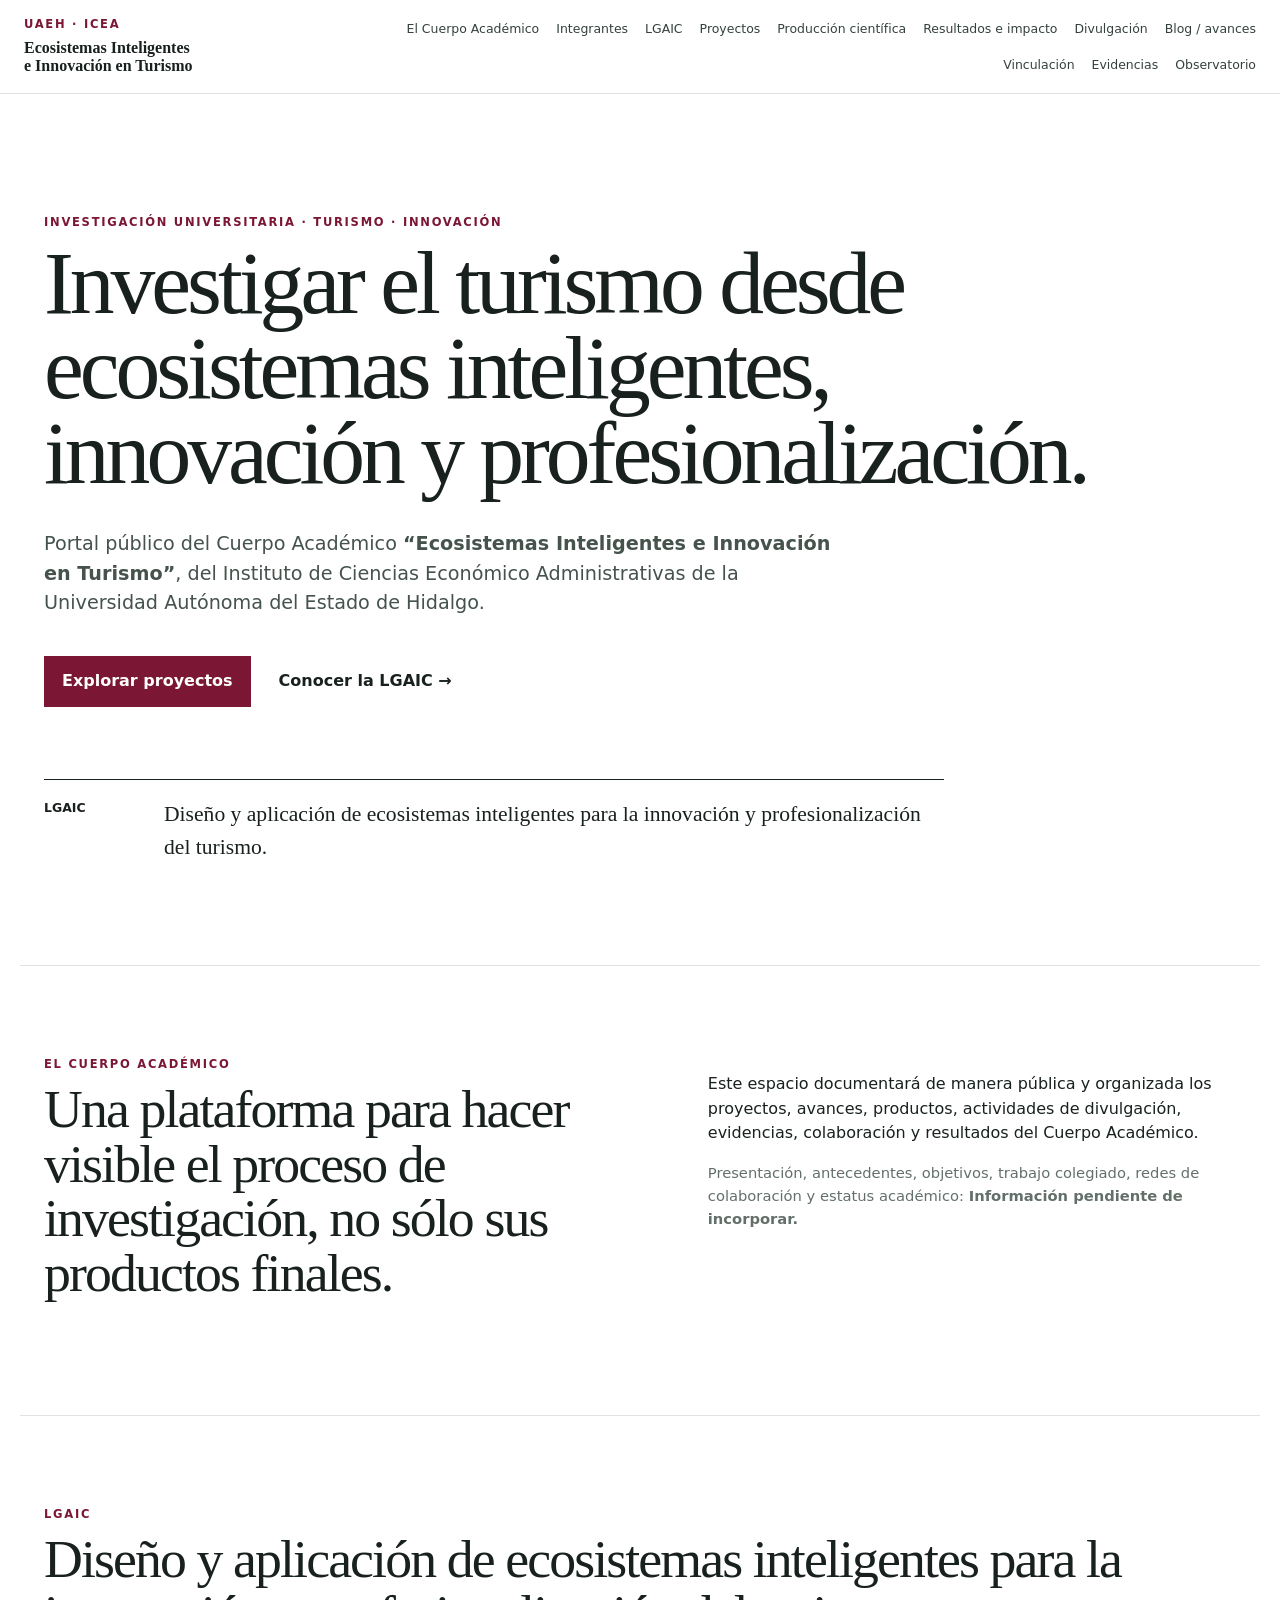
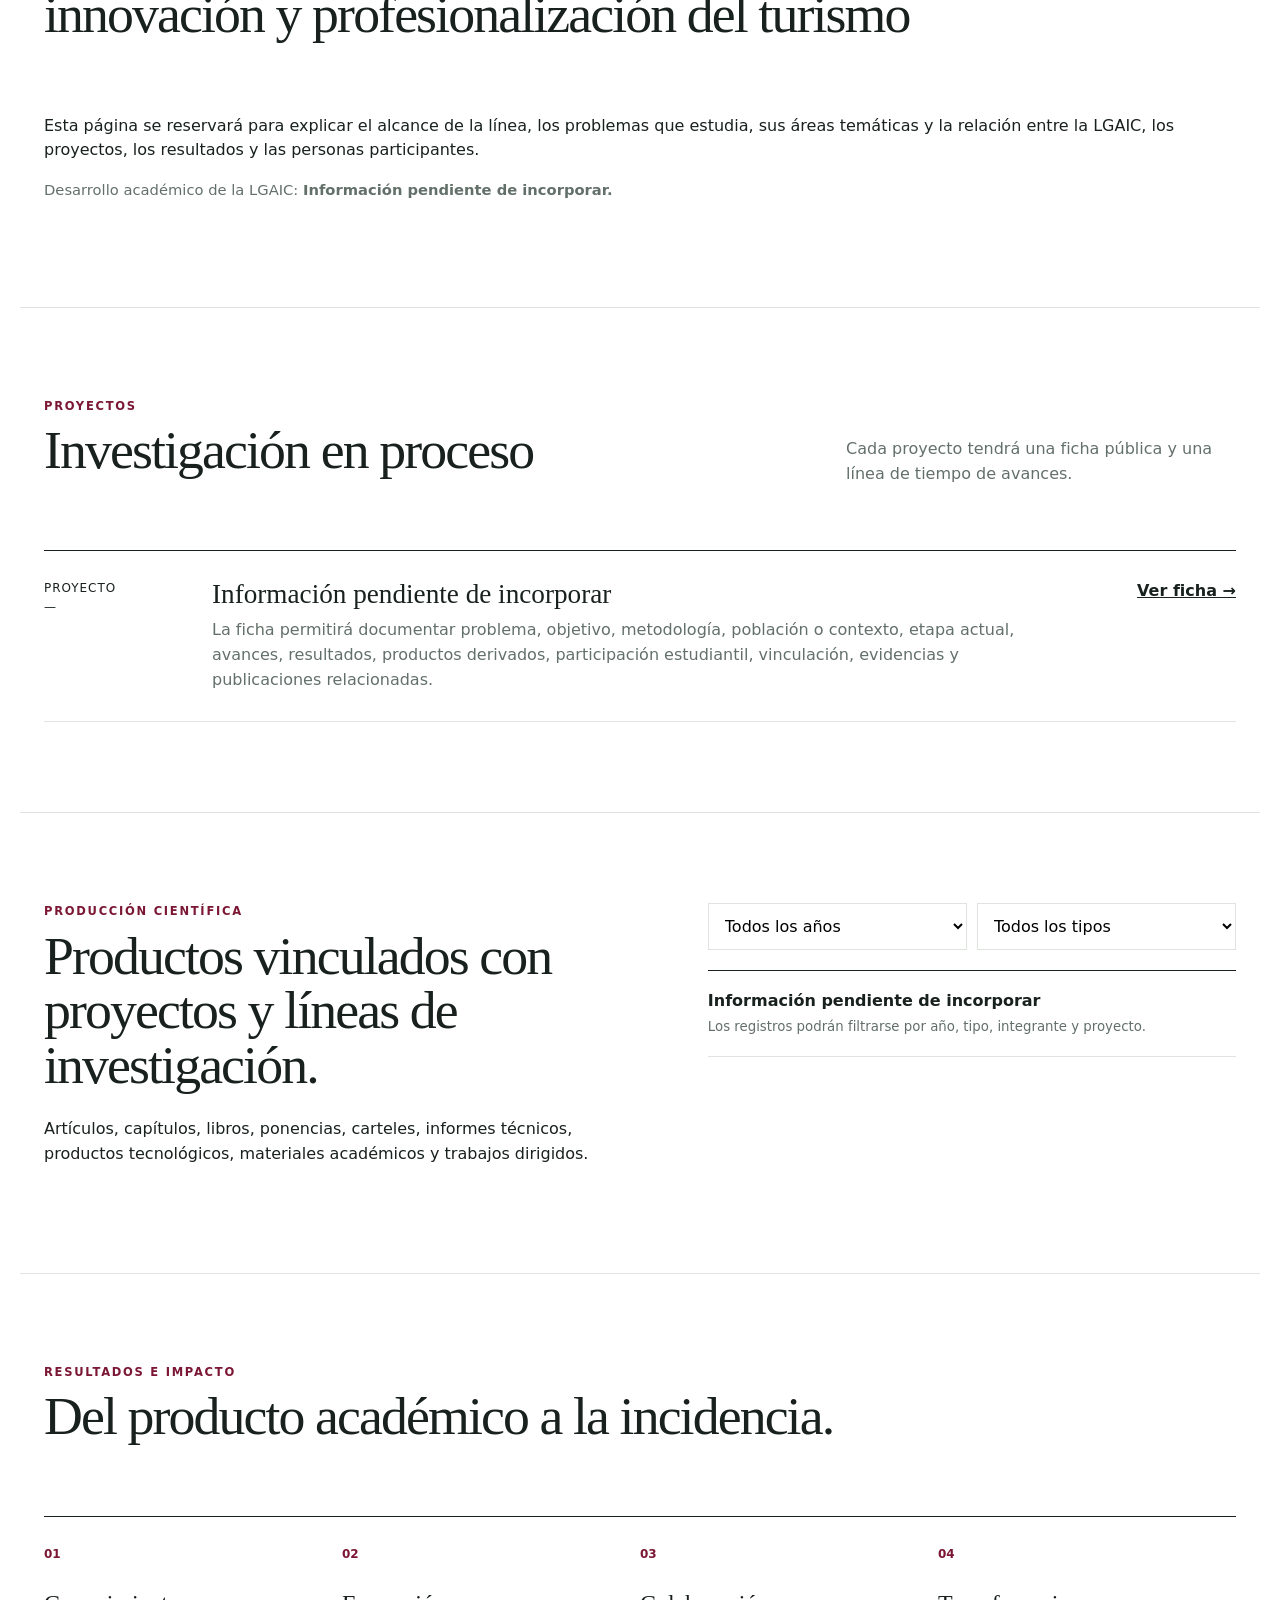
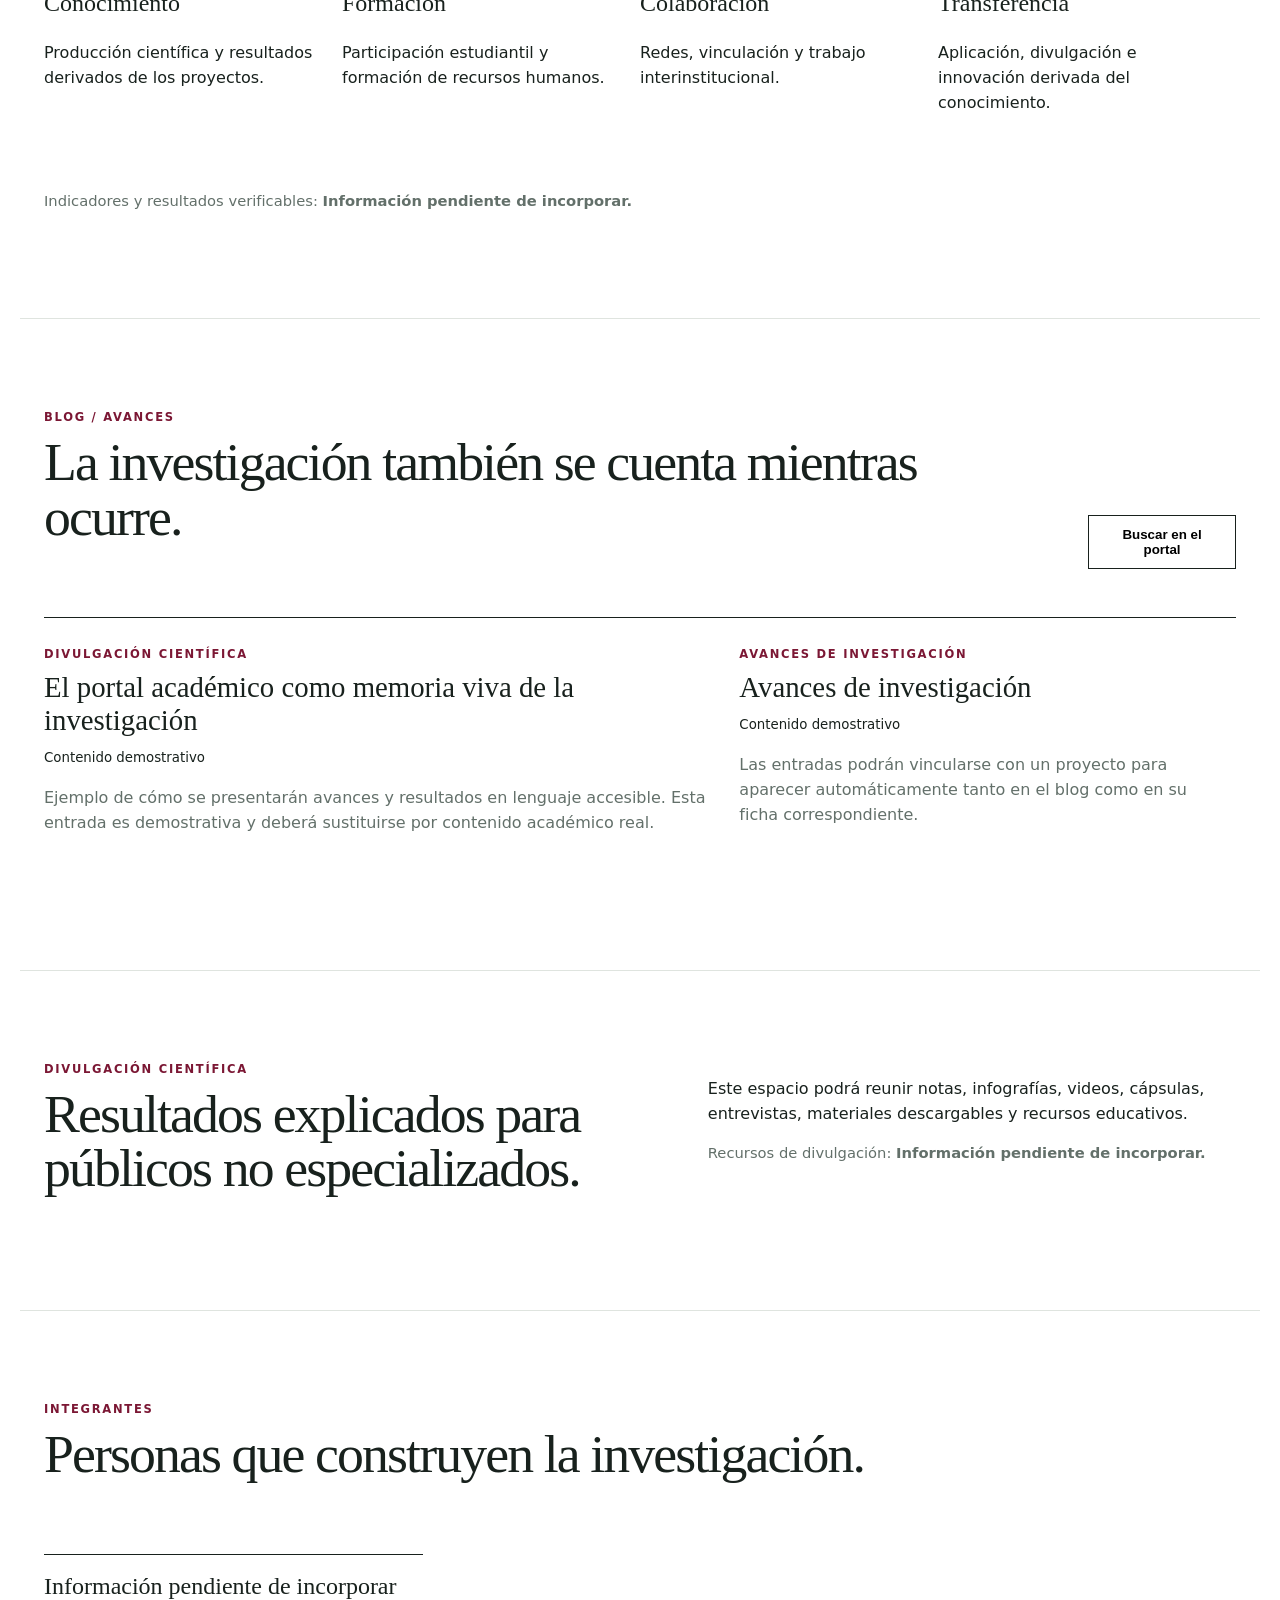
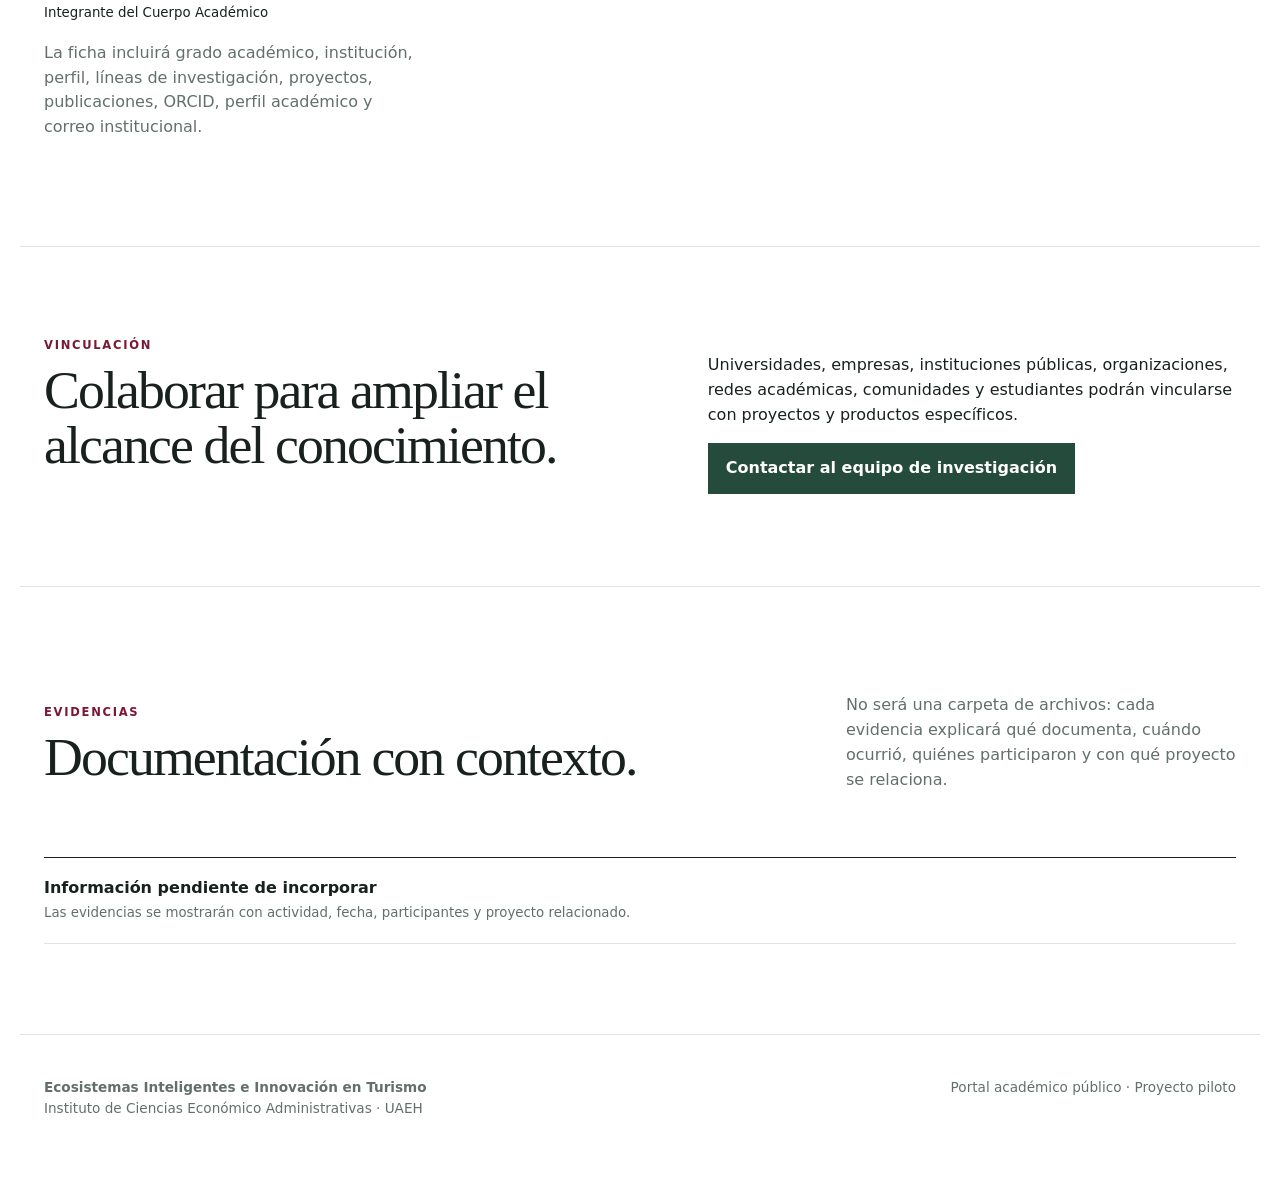
==== index.html @ 51a0d411 "Add files via upload" ====
<!doctype html>
<html lang="es">
<head>
<meta charset="utf-8" />
<meta name="viewport" content="width=device-width, initial-scale=1" />
<meta name="description" content="Portal del Cuerpo Académico Ecosistemas Inteligentes e Innovación en Turismo, UAEH-ICEA." />
<title>Ecosistemas Inteligentes e Innovación en Turismo | ICEA UAEH</title>
<link rel="stylesheet" href="styles.css" />
</head>
<body>
<header class="site-header">
  <a class="brand" href="#inicio" aria-label="Inicio">
    <span class="brand-kicker">UAEH · ICEA</span>
    <strong>Ecosistemas Inteligentes<br>e Innovación en Turismo</strong>
  </a>
  <button class="menu" aria-label="Abrir menú" aria-expanded="false">Menú</button>
  <nav id="nav">
    <a href="#ca">El Cuerpo Académico</a><a href="#integrantes">Integrantes</a><a href="#lgaic">LGAIC</a>
    <a href="#proyectos">Proyectos</a><a href="#produccion">Producción científica</a><a href="#impacto">Resultados e impacto</a>
    <a href="#divulgacion">Divulgación</a><a href="#blog">Blog / avances</a><a href="#vinculacion">Vinculación</a><a href="#evidencias">Evidencias</a><a href="observatorio/index.html">Observatorio</a>
  </nav>
</header>
<main>
<section id="inicio" class="hero section">
  <div class="eyebrow">Investigación universitaria · turismo · innovación</div>
  <h1>Investigar el turismo desde ecosistemas inteligentes, innovación y profesionalización.</h1>
  <p class="lead">Portal público del Cuerpo Académico <b>“Ecosistemas Inteligentes e Innovación en Turismo”</b>, del Instituto de Ciencias Económico Administrativas de la Universidad Autónoma del Estado de Hidalgo.</p>
  <div class="hero-actions"><a class="button" href="#proyectos">Explorar proyectos</a><a class="text-link" href="#lgaic">Conocer la LGAIC →</a></div>
  <div class="lgaic-strip"><span>LGAIC</span><p>Diseño y aplicación de ecosistemas inteligentes para la innovación y profesionalización del turismo.</p></div>
</section>

<section class="section editorial" id="ca"><div><div class="eyebrow">El Cuerpo Académico</div><h2>Una plataforma para hacer visible el proceso de investigación, no sólo sus productos finales.</h2></div><div><p>Este espacio documentará de manera pública y organizada los proyectos, avances, productos, actividades de divulgación, evidencias, colaboración y resultados del Cuerpo Académico.</p><p class="pending">Presentación, antecedentes, objetivos, trabajo colegiado, redes de colaboración y estatus académico: <b>Información pendiente de incorporar.</b></p></div></section>

<section class="section" id="lgaic"><div class="section-head"><div><div class="eyebrow">LGAIC</div><h2>Diseño y aplicación de ecosistemas inteligentes para la innovación y profesionalización del turismo</h2></div></div><div class="prose-wide"><p>Esta página se reservará para explicar el alcance de la línea, los problemas que estudia, sus áreas temáticas y la relación entre la LGAIC, los proyectos, los resultados y las personas participantes.</p><p class="pending">Desarrollo académico de la LGAIC: <b>Información pendiente de incorporar.</b></p></div></section>

<section class="section" id="proyectos"><div class="section-head"><div><div class="eyebrow">Proyectos</div><h2>Investigación en proceso</h2></div><p>Cada proyecto tendrá una ficha pública y una línea de tiempo de avances.</p></div><div id="project-list" class="rows"></div></section>

<section class="section split" id="produccion"><div><div class="eyebrow">Producción científica</div><h2>Productos vinculados con proyectos y líneas de investigación.</h2><p>Artículos, capítulos, libros, ponencias, carteles, informes técnicos, productos tecnológicos, materiales académicos y trabajos dirigidos.</p></div><div><div class="filters"><select id="yearFilter" aria-label="Filtrar por año"><option value="">Todos los años</option></select><select id="typeFilter" aria-label="Filtrar por tipo"><option value="">Todos los tipos</option></select></div><div id="product-list" class="simple-list"></div></div></section>

<section class="section" id="impacto"><div class="section-head"><div><div class="eyebrow">Resultados e impacto</div><h2>Del producto académico a la incidencia.</h2></div></div><div class="impact-grid"><article><span>01</span><h3>Conocimiento</h3><p>Producción científica y resultados derivados de los proyectos.</p></article><article><span>02</span><h3>Formación</h3><p>Participación estudiantil y formación de recursos humanos.</p></article><article><span>03</span><h3>Colaboración</h3><p>Redes, vinculación y trabajo interinstitucional.</p></article><article><span>04</span><h3>Transferencia</h3><p>Aplicación, divulgación e innovación derivada del conocimiento.</p></article></div><p class="pending">Indicadores y resultados verificables: <b>Información pendiente de incorporar.</b></p></section>

<section class="section" id="blog"><div class="section-head"><div><div class="eyebrow">Blog / avances</div><h2>La investigación también se cuenta mientras ocurre.</h2></div><button class="ghost" id="openSearch">Buscar en el portal</button></div><div id="blog-list" class="feature-list"></div></section>

<section class="section split" id="divulgacion"><div><div class="eyebrow">Divulgación científica</div><h2>Resultados explicados para públicos no especializados.</h2></div><div><p>Este espacio podrá reunir notas, infografías, videos, cápsulas, entrevistas, materiales descargables y recursos educativos.</p><p class="pending">Recursos de divulgación: <b>Información pendiente de incorporar.</b></p></div></section>

<section class="section" id="integrantes"><div class="section-head"><div><div class="eyebrow">Integrantes</div><h2>Personas que construyen la investigación.</h2></div></div><div id="member-list" class="people"></div></section>

<section class="section split" id="vinculacion"><div><div class="eyebrow">Vinculación</div><h2>Colaborar para ampliar el alcance del conocimiento.</h2></div><div><p>Universidades, empresas, instituciones públicas, organizaciones, redes académicas, comunidades y estudiantes podrán vincularse con proyectos y productos específicos.</p><a class="button secondary" href="mailto:?subject=Interés%20de%20colaboración%20académica">Contactar al equipo de investigación</a></div></section>

<section class="section" id="evidencias"><div class="section-head"><div><div class="eyebrow">Evidencias</div><h2>Documentación con contexto.</h2></div><p>No será una carpeta de archivos: cada evidencia explicará qué documenta, cuándo ocurrió, quiénes participaron y con qué proyecto se relaciona.</p></div><div id="evidence-list" class="simple-list"></div></section>
</main>
<footer><div><b>Ecosistemas Inteligentes e Innovación en Turismo</b><br><span>Instituto de Ciencias Económico Administrativas · UAEH</span></div><div>Portal académico público · Proyecto piloto</div></footer>

<dialog id="searchDialog"><form method="dialog" class="search-box"><button class="close" aria-label="Cerrar">×</button><label for="search">Buscar en el portal</label><input id="search" type="search" placeholder="Proyecto, publicación, avance, evidencia…" autofocus><div id="searchResults"></div></form></dialog>
<script src="data.js"></script><script src="app.js"></script>
</body></html>
---- styles.css ----
:root{--ink:#18211d;--muted:#63706a;--paper:#fff;--soft:#f3f5f2;--accent:#7b1734;--green:#244b3b;--line:#dfe4df;--max:1240px}*{box-sizing:border-box}html{scroll-behavior:smooth}body{margin:0;background:var(--paper);color:var(--ink);font-family:Inter,ui-sans-serif,system-ui,-apple-system,"Segoe UI",sans-serif;line-height:1.55}a{color:inherit}.site-header{position:sticky;top:0;z-index:20;background:rgba(255,255,255,.96);border-bottom:1px solid var(--line);display:grid;grid-template-columns:300px 1fr;gap:32px;padding:18px max(24px,calc((100vw - var(--max))/2));align-items:center}.brand{text-decoration:none;line-height:1.12}.brand-kicker,.eyebrow{display:block;font-size:.72rem;letter-spacing:.15em;text-transform:uppercase;color:var(--accent);font-weight:800;margin-bottom:8px}.brand strong{font-family:Georgia,serif;font-size:1rem}nav{display:flex;justify-content:flex-end;gap:17px;flex-wrap:wrap}nav a{text-decoration:none;font-size:.78rem;color:#34423b}nav a:hover{color:var(--accent)}.menu{display:none}.section{max-width:var(--max);margin:auto;padding:90px 24px;border-bottom:1px solid var(--line)}.hero{padding-top:120px;padding-bottom:100px}.hero h1{font:500 clamp(3rem,7vw,6.8rem)/.95 Georgia,serif;letter-spacing:-.045em;max-width:1120px;margin:0 0 34px}.lead{font-size:1.2rem;max-width:790px;color:#45534c}.hero-actions{display:flex;align-items:center;gap:28px;margin:38px 0 72px}.button{display:inline-block;background:var(--accent);color:#fff;text-decoration:none;padding:13px 18px;border:0;font-weight:700}.button.secondary{background:var(--green)}.text-link{font-weight:750;text-decoration:none}.lgaic-strip{display:grid;grid-template-columns:120px 1fr;border-top:1px solid var(--ink);padding-top:18px;max-width:900px}.lgaic-strip span{font-weight:800;font-size:.78rem}.lgaic-strip p{margin:0;font-family:Georgia,serif;font-size:1.35rem}.editorial,.split{display:grid;grid-template-columns:1.05fr .95fr;gap:80px}.section h2{font:500 clamp(2.2rem,4.2vw,4.4rem)/1.02 Georgia,serif;letter-spacing:-.035em;margin:0 0 24px}.section-head{display:flex;justify-content:space-between;align-items:end;gap:40px;margin-bottom:48px}.section-head>p{max-width:390px;color:var(--muted)}.pending{color:var(--muted);font-size:.92rem}.rows{border-top:1px solid var(--ink)}.row{display:grid;grid-template-columns:140px 1fr 160px;gap:28px;padding:28px 0;border-bottom:1px solid var(--line);align-items:start}.row .status{font-size:.75rem;text-transform:uppercase;letter-spacing:.08em}.row h3{font:500 1.7rem Georgia,serif;margin:0 0 8px}.row p{margin:0;color:var(--muted)}.row a{text-align:right;font-weight:750}.filters{display:flex;gap:10px;margin-bottom:20px}select,input{font:inherit;border:1px solid var(--line);background:#fff;padding:12px;width:100%}.simple-list{border-top:1px solid var(--ink)}.simple-item{padding:18px 0;border-bottom:1px solid var(--line)}.simple-item b{display:block}.simple-item small{color:var(--muted)}.impact-grid{display:grid;grid-template-columns:repeat(4,1fr);gap:0;border-top:1px solid var(--ink);margin:35px 0}.impact-grid article{padding:24px 24px 24px 0}.impact-grid span{font-size:.75rem;color:var(--accent);font-weight:800}.impact-grid h3{font:500 1.5rem Georgia,serif}.feature-list{display:grid;grid-template-columns:1.4fr 1fr;gap:0}.feature{padding:28px 28px 28px 0;border-top:1px solid var(--ink)}.feature h3{font:500 1.8rem Georgia,serif;margin:8px 0}.feature p{color:var(--muted)}.ghost{background:#fff;border:1px solid var(--ink);padding:11px 14px;font-weight:700}.people{display:grid;grid-template-columns:repeat(3,1fr);gap:28px}.person{border-top:1px solid var(--ink);padding-top:18px}.person h3{font:500 1.5rem Georgia,serif;margin:0}.person p{color:var(--muted)}footer{max-width:var(--max);margin:auto;padding:42px 24px 70px;display:flex;justify-content:space-between;color:var(--muted);font-size:.85rem}dialog{border:0;width:min(760px,92vw);padding:0;box-shadow:0 25px 80px #0003}dialog::backdrop{background:#17211dbd}.search-box{padding:34px;position:relative}.search-box label{font:500 2rem Georgia,serif;display:block;margin-bottom:18px}.close{position:absolute;right:18px;top:14px;border:0;background:none;font-size:2rem}.search-result{padding:14px 0;border-bottom:1px solid var(--line)}@media(max-width:900px){.site-header{grid-template-columns:1fr auto}.menu{display:block;border:1px solid var(--ink);background:#fff;padding:8px 10px}nav{display:none;grid-column:1/-1;justify-content:start}nav.open{display:flex}.editorial,.split{grid-template-columns:1fr;gap:30px}.impact-grid{grid-template-columns:1fr 1fr}.people{grid-template-columns:1fr 1fr}.row{grid-template-columns:1fr}.row a{text-align:left}.feature-list{grid-template-columns:1fr}.section-head{display:block}.hero h1{font-size:clamp(3rem,13vw,5rem)}}@media(max-width:560px){.section{padding:65px 20px}.hero{padding-top:80px}.people,.impact-grid{grid-template-columns:1fr}.lgaic-strip{grid-template-columns:1fr}.hero-actions{align-items:flex-start;flex-direction:column}.site-header{padding:14px 20px}footer{display:block}footer div+div{margin-top:18px}}
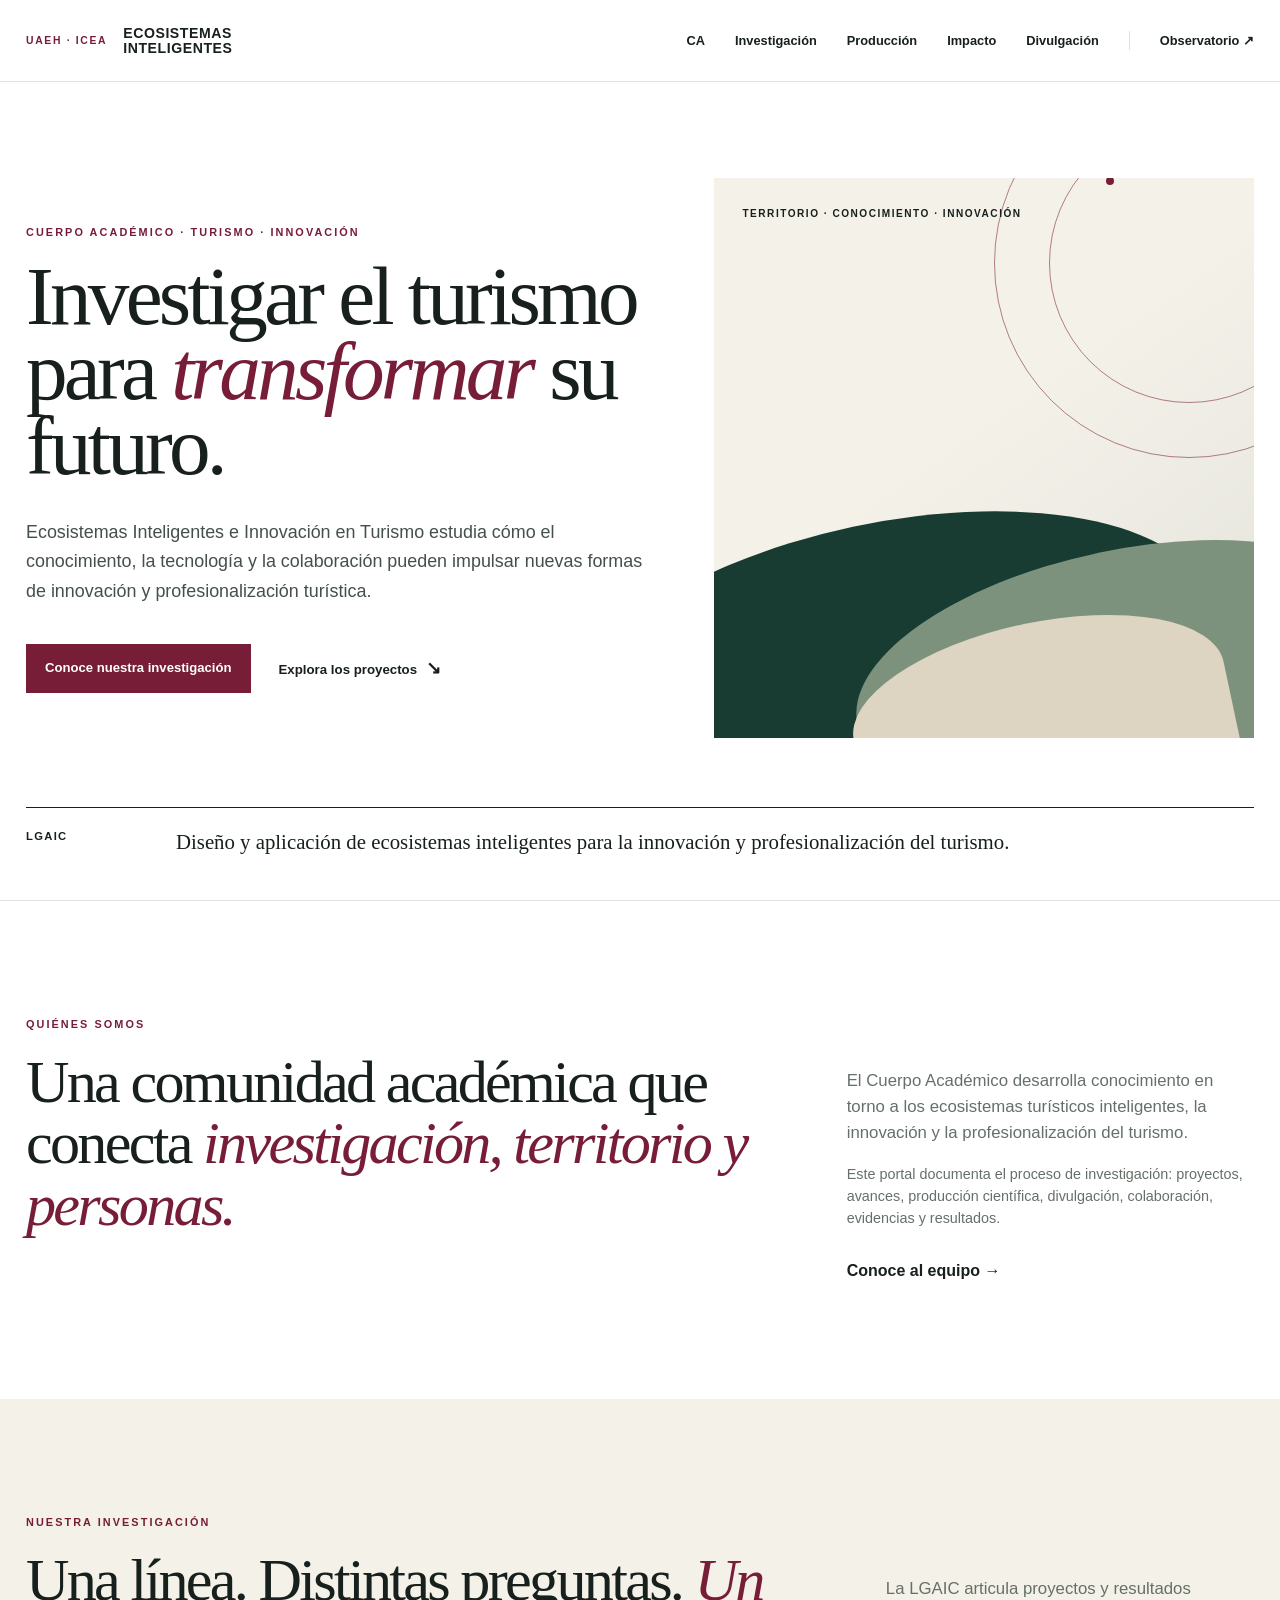
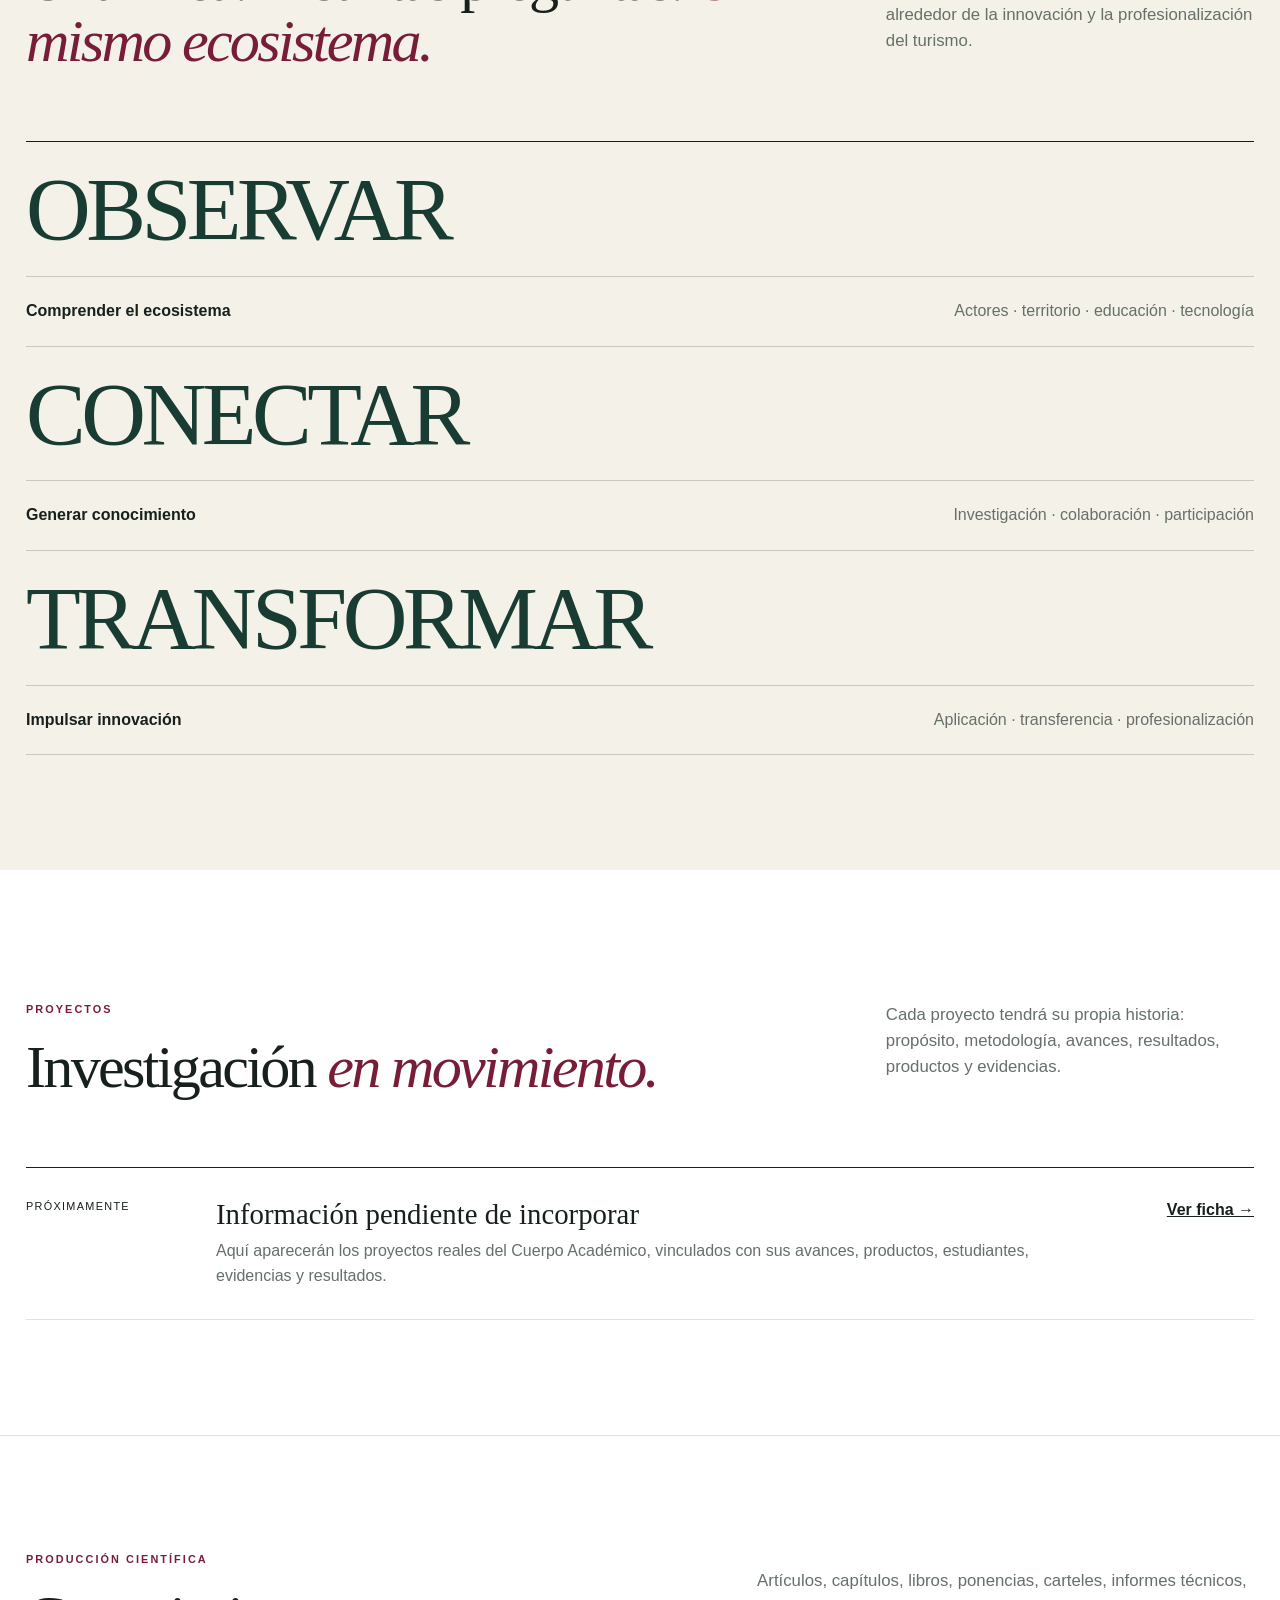
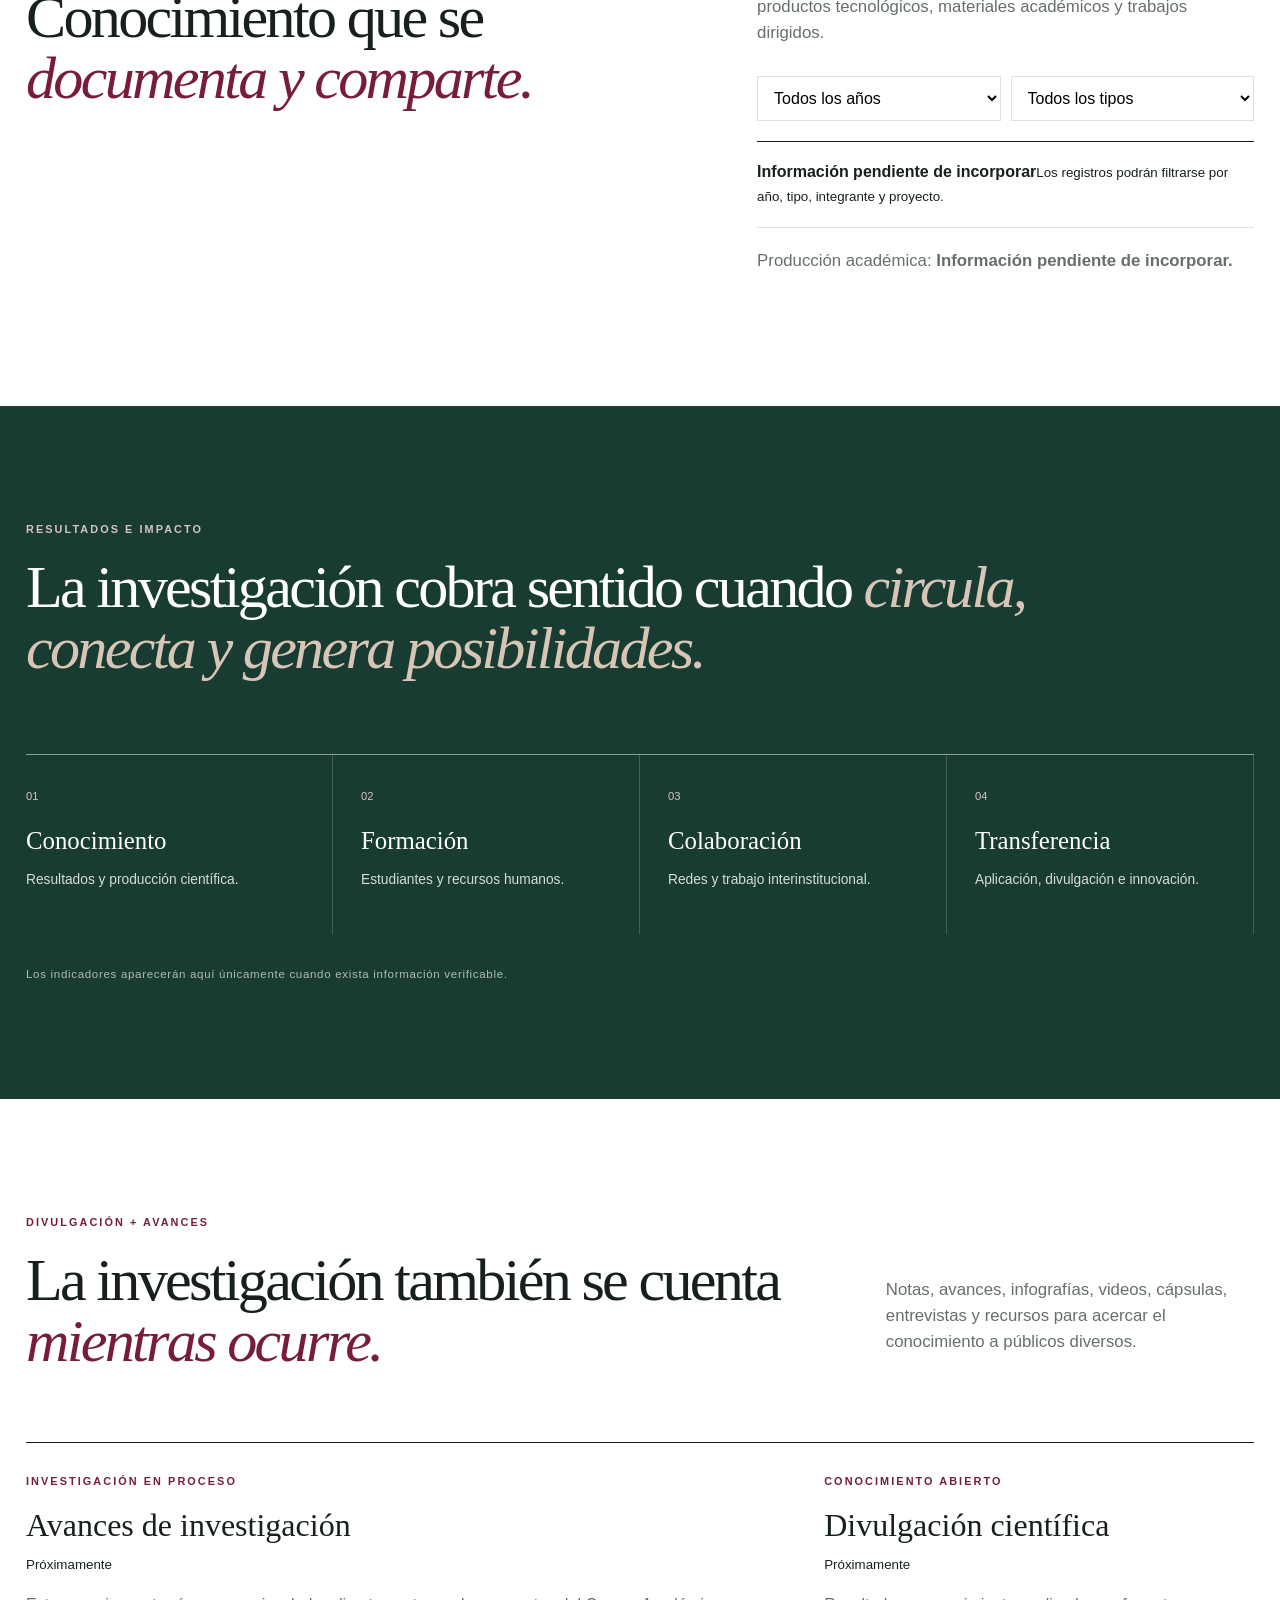
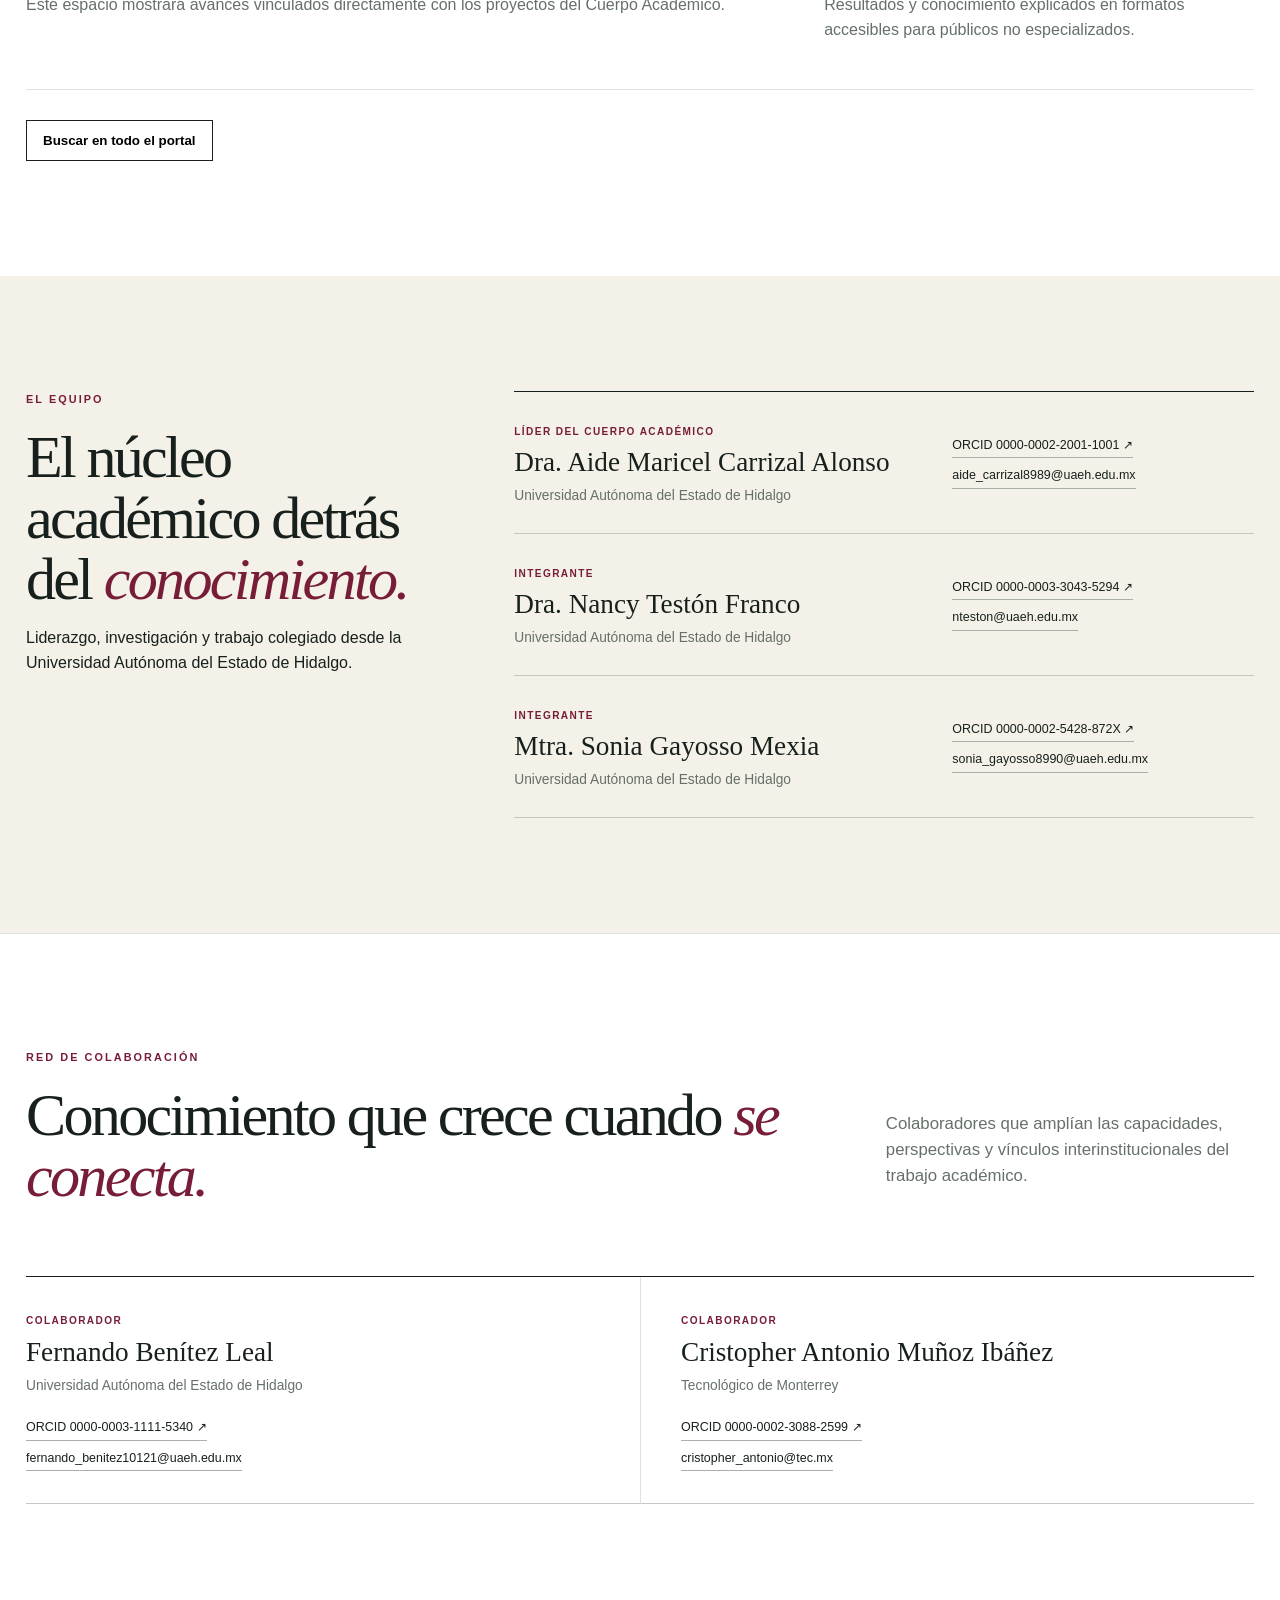
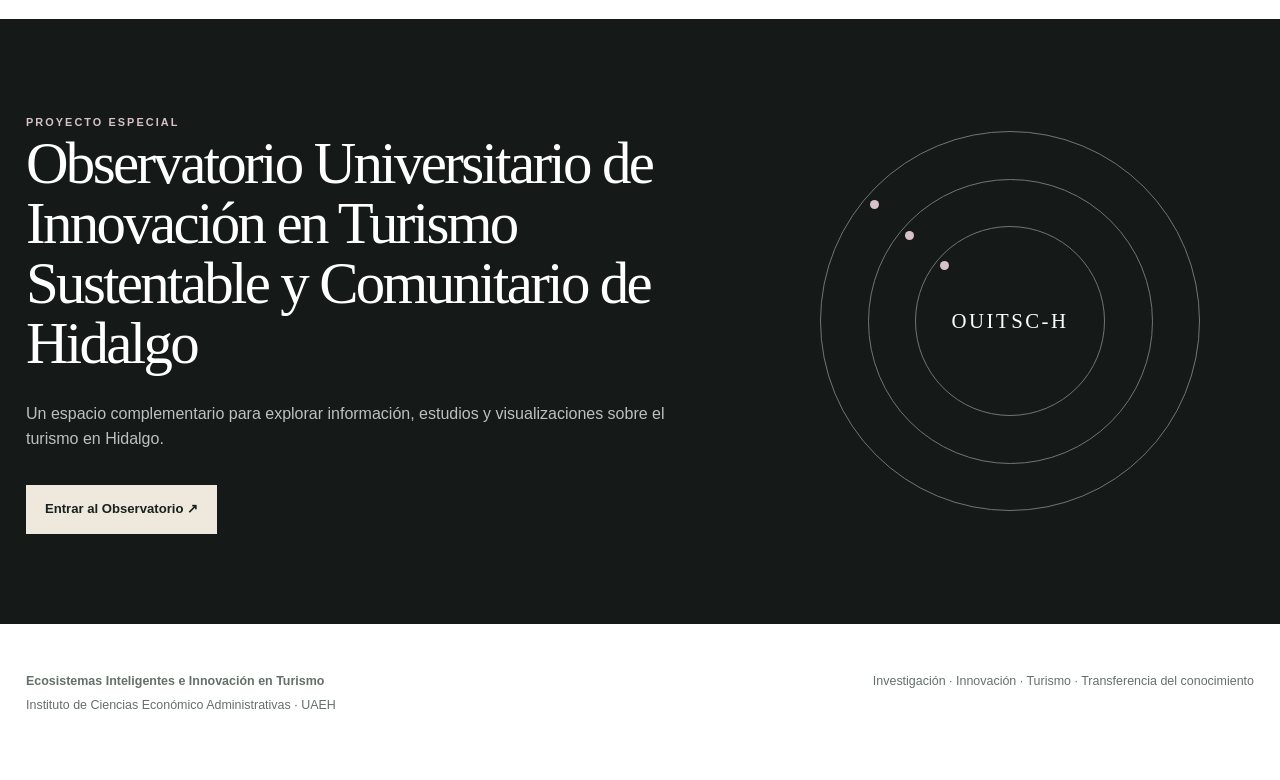
==== commit e0d743f2: "Add files via upload" ====
--- a/index.html
+++ b/index.html
@@ -1,56 +1,24 @@
-<!doctype html>
-<html lang="es">
-<head>
-<meta charset="utf-8" />
-<meta name="viewport" content="width=device-width, initial-scale=1" />
-<meta name="description" content="Portal del Cuerpo Académico Ecosistemas Inteligentes e Innovación en Turismo, UAEH-ICEA." />
-<title>Ecosistemas Inteligentes e Innovación en Turismo | ICEA UAEH</title>
-<link rel="stylesheet" href="styles.css" />
-</head>
-<body>
-<header class="site-header">
-  <a class="brand" href="#inicio" aria-label="Inicio">
-    <span class="brand-kicker">UAEH · ICEA</span>
-    <strong>Ecosistemas Inteligentes<br>e Innovación en Turismo</strong>
-  </a>
-  <button class="menu" aria-label="Abrir menú" aria-expanded="false">Menú</button>
-  <nav id="nav">
-    <a href="#ca">El Cuerpo Académico</a><a href="#integrantes">Integrantes</a><a href="#lgaic">LGAIC</a>
-    <a href="#proyectos">Proyectos</a><a href="#produccion">Producción científica</a><a href="#impacto">Resultados e impacto</a>
-    <a href="#divulgacion">Divulgación</a><a href="#blog">Blog / avances</a><a href="#vinculacion">Vinculación</a><a href="#evidencias">Evidencias</a><a href="observatorio/index.html">Observatorio</a>
-  </nav>
-</header>
+<!doctype html><html lang="es"><head><meta charset="utf-8"><meta name="viewport" content="width=device-width,initial-scale=1"><meta name="description" content="Portal del Cuerpo Académico Ecosistemas Inteligentes e Innovación en Turismo, UAEH-ICEA."><title>Ecosistemas Inteligentes e Innovación en Turismo | ICEA UAEH</title><link rel="stylesheet" href="styles.css"></head><body>
+<header class="site-header"><a class="brand" href="#inicio"><span>UAEH · ICEA</span><strong>ECOSISTEMAS<br>INTELIGENTES</strong></a><button class="menu" aria-label="Abrir menú" aria-expanded="false">Menú</button><nav id="nav"><a href="#ca">CA</a><a href="#investigacion">Investigación</a><a href="#produccion">Producción</a><a href="#impacto">Impacto</a><a href="#divulgacion">Divulgación</a><a class="nav-feature" href="observatorio/index.html">Observatorio ↗</a></nav></header>
 <main>
-<section id="inicio" class="hero section">
-  <div class="eyebrow">Investigación universitaria · turismo · innovación</div>
-  <h1>Investigar el turismo desde ecosistemas inteligentes, innovación y profesionalización.</h1>
-  <p class="lead">Portal público del Cuerpo Académico <b>“Ecosistemas Inteligentes e Innovación en Turismo”</b>, del Instituto de Ciencias Económico Administrativas de la Universidad Autónoma del Estado de Hidalgo.</p>
-  <div class="hero-actions"><a class="button" href="#proyectos">Explorar proyectos</a><a class="text-link" href="#lgaic">Conocer la LGAIC →</a></div>
-  <div class="lgaic-strip"><span>LGAIC</span><p>Diseño y aplicación de ecosistemas inteligentes para la innovación y profesionalización del turismo.</p></div>
-</section>
+<section id="inicio" class="hero"><div class="hero-copy"><div class="eyebrow">Cuerpo Académico · Turismo · Innovación</div><h1>Investigar el turismo para <em>transformar</em> su futuro.</h1><p class="lead">Ecosistemas Inteligentes e Innovación en Turismo estudia cómo el conocimiento, la tecnología y la colaboración pueden impulsar nuevas formas de innovación y profesionalización turística.</p><div class="hero-actions"><a class="button" href="#investigacion">Conoce nuestra investigación</a><a class="text-link" href="#proyectos">Explora los proyectos <span>↘</span></a></div></div><div class="hero-art" aria-hidden="true"><div class="terrain t1"></div><div class="terrain t2"></div><div class="terrain t3"></div><div class="signal s1"></div><div class="signal s2"></div><div class="art-caption">TERRITORIO · CONOCIMIENTO · INNOVACIÓN</div></div><div class="lgaic-band"><span>LGAIC</span><p>Diseño y aplicación de ecosistemas inteligentes para la innovación y profesionalización del turismo.</p></div></section>
 
-<section class="section editorial" id="ca"><div><div class="eyebrow">El Cuerpo Académico</div><h2>Una plataforma para hacer visible el proceso de investigación, no sólo sus productos finales.</h2></div><div><p>Este espacio documentará de manera pública y organizada los proyectos, avances, productos, actividades de divulgación, evidencias, colaboración y resultados del Cuerpo Académico.</p><p class="pending">Presentación, antecedentes, objetivos, trabajo colegiado, redes de colaboración y estatus académico: <b>Información pendiente de incorporar.</b></p></div></section>
+<section id="ca" class="section manifesto"><div class="eyebrow">Quiénes somos</div><div class="manifesto-grid"><h2>Una comunidad académica que conecta <em>investigación, territorio y personas.</em></h2><div><p>El Cuerpo Académico desarrolla conocimiento en torno a los ecosistemas turísticos inteligentes, la innovación y la profesionalización del turismo.</p><p class="soft">Este portal documenta el proceso de investigación: proyectos, avances, producción científica, divulgación, colaboración, evidencias y resultados.</p><a class="arrow-link" href="#equipo">Conoce al equipo →</a></div></div></section>
 
-<section class="section" id="lgaic"><div class="section-head"><div><div class="eyebrow">LGAIC</div><h2>Diseño y aplicación de ecosistemas inteligentes para la innovación y profesionalización del turismo</h2></div></div><div class="prose-wide"><p>Esta página se reservará para explicar el alcance de la línea, los problemas que estudia, sus áreas temáticas y la relación entre la LGAIC, los proyectos, los resultados y las personas participantes.</p><p class="pending">Desarrollo académico de la LGAIC: <b>Información pendiente de incorporar.</b></p></div></section>
+<section id="investigacion" class="section research"><div class="section-intro"><div><div class="eyebrow">Nuestra investigación</div><h2>Una línea. Distintas preguntas. <em>Un mismo ecosistema.</em></h2></div><p>La LGAIC articula proyectos y resultados alrededor de la innovación y la profesionalización del turismo.</p></div><div class="research-flow"><div class="flow-word">OBSERVAR</div><div class="flow-copy"><b>Comprender el ecosistema</b><span>Actores · territorio · educación · tecnología</span></div><div class="flow-word">CONECTAR</div><div class="flow-copy"><b>Generar conocimiento</b><span>Investigación · colaboración · participación</span></div><div class="flow-word">TRANSFORMAR</div><div class="flow-copy"><b>Impulsar innovación</b><span>Aplicación · transferencia · profesionalización</span></div></div></section>
 
-<section class="section" id="proyectos"><div class="section-head"><div><div class="eyebrow">Proyectos</div><h2>Investigación en proceso</h2></div><p>Cada proyecto tendrá una ficha pública y una línea de tiempo de avances.</p></div><div id="project-list" class="rows"></div></section>
+<section id="proyectos" class="section projects"><div class="section-intro"><div><div class="eyebrow">Proyectos</div><h2>Investigación <em>en movimiento.</em></h2></div><p>Cada proyecto tendrá su propia historia: propósito, metodología, avances, resultados, productos y evidencias.</p></div><div id="project-list" class="project-list"></div></section>
 
-<section class="section split" id="produccion"><div><div class="eyebrow">Producción científica</div><h2>Productos vinculados con proyectos y líneas de investigación.</h2><p>Artículos, capítulos, libros, ponencias, carteles, informes técnicos, productos tecnológicos, materiales académicos y trabajos dirigidos.</p></div><div><div class="filters"><select id="yearFilter" aria-label="Filtrar por año"><option value="">Todos los años</option></select><select id="typeFilter" aria-label="Filtrar por tipo"><option value="">Todos los tipos</option></select></div><div id="product-list" class="simple-list"></div></div></section>
+<section id="produccion" class="section publication"><div class="pub-heading"><div class="eyebrow">Producción científica</div><h2>Conocimiento que se <em>documenta y comparte.</em></h2></div><div class="pub-body"><p>Artículos, capítulos, libros, ponencias, carteles, informes técnicos, productos tecnológicos, materiales académicos y trabajos dirigidos.</p><div class="filters"><select id="yearFilter"><option value="">Todos los años</option></select><select id="typeFilter"><option value="">Todos los tipos</option></select></div><div id="product-list" class="simple-list"></div><p class="pending">Producción académica: <b>Información pendiente de incorporar.</b></p></div></section>
 
-<section class="section" id="impacto"><div class="section-head"><div><div class="eyebrow">Resultados e impacto</div><h2>Del producto académico a la incidencia.</h2></div></div><div class="impact-grid"><article><span>01</span><h3>Conocimiento</h3><p>Producción científica y resultados derivados de los proyectos.</p></article><article><span>02</span><h3>Formación</h3><p>Participación estudiantil y formación de recursos humanos.</p></article><article><span>03</span><h3>Colaboración</h3><p>Redes, vinculación y trabajo interinstitucional.</p></article><article><span>04</span><h3>Transferencia</h3><p>Aplicación, divulgación e innovación derivada del conocimiento.</p></article></div><p class="pending">Indicadores y resultados verificables: <b>Información pendiente de incorporar.</b></p></section>
+<section id="impacto" class="section impact"><div class="eyebrow light">Resultados e impacto</div><h2>La investigación cobra sentido cuando <em>circula, conecta y genera posibilidades.</em></h2><div class="impact-track"><article><span>01</span><h3>Conocimiento</h3><p>Resultados y producción científica.</p></article><article><span>02</span><h3>Formación</h3><p>Estudiantes y recursos humanos.</p></article><article><span>03</span><h3>Colaboración</h3><p>Redes y trabajo interinstitucional.</p></article><article><span>04</span><h3>Transferencia</h3><p>Aplicación, divulgación e innovación.</p></article></div><div class="impact-note">Los indicadores aparecerán aquí únicamente cuando exista información verificable.</div></section>
 
-<section class="section" id="blog"><div class="section-head"><div><div class="eyebrow">Blog / avances</div><h2>La investigación también se cuenta mientras ocurre.</h2></div><button class="ghost" id="openSearch">Buscar en el portal</button></div><div id="blog-list" class="feature-list"></div></section>
+<section id="divulgacion" class="section stories"><div class="section-intro"><div><div class="eyebrow">Divulgación + avances</div><h2>La investigación también se cuenta <em>mientras ocurre.</em></h2></div><p>Notas, avances, infografías, videos, cápsulas, entrevistas y recursos para acercar el conocimiento a públicos diversos.</p></div><div id="blog-list" class="story-list"></div><button class="ghost" id="openSearch">Buscar en todo el portal</button></section>
 
-<section class="section split" id="divulgacion"><div><div class="eyebrow">Divulgación científica</div><h2>Resultados explicados para públicos no especializados.</h2></div><div><p>Este espacio podrá reunir notas, infografías, videos, cápsulas, entrevistas, materiales descargables y recursos educativos.</p><p class="pending">Recursos de divulgación: <b>Información pendiente de incorporar.</b></p></div></section>
+<section id="equipo" class="section team"><div class="team-title"><div class="eyebrow">El equipo</div><h2>El núcleo académico detrás del <em>conocimiento.</em></h2><p class="team-note">Liderazgo, investigación y trabajo colegiado desde la Universidad Autónoma del Estado de Hidalgo.</p></div><div id="member-list" class="people"></div></section>
+<section class="section collaborators"><div class="section-intro"><div><div class="eyebrow">Red de colaboración</div><h2>Conocimiento que crece cuando <em>se conecta.</em></h2></div><p>Colaboradores que amplían las capacidades, perspectivas y vínculos interinstitucionales del trabajo académico.</p></div><div id="collaborator-list" class="collab-list"></div></section>
 
-<section class="section" id="integrantes"><div class="section-head"><div><div class="eyebrow">Integrantes</div><h2>Personas que construyen la investigación.</h2></div></div><div id="member-list" class="people"></div></section>
-
-<section class="section split" id="vinculacion"><div><div class="eyebrow">Vinculación</div><h2>Colaborar para ampliar el alcance del conocimiento.</h2></div><div><p>Universidades, empresas, instituciones públicas, organizaciones, redes académicas, comunidades y estudiantes podrán vincularse con proyectos y productos específicos.</p><a class="button secondary" href="mailto:?subject=Interés%20de%20colaboración%20académica">Contactar al equipo de investigación</a></div></section>
-
-<section class="section" id="evidencias"><div class="section-head"><div><div class="eyebrow">Evidencias</div><h2>Documentación con contexto.</h2></div><p>No será una carpeta de archivos: cada evidencia explicará qué documenta, cuándo ocurrió, quiénes participaron y con qué proyecto se relaciona.</p></div><div id="evidence-list" class="simple-list"></div></section>
+<section class="observatory-teaser"><div><span class="eyebrow light">Proyecto especial</span><h2>Observatorio Universitario de Innovación en Turismo Sustentable y Comunitario de Hidalgo</h2><p>Un espacio complementario para explorar información, estudios y visualizaciones sobre el turismo en Hidalgo.</p><a class="button pale" href="observatorio/index.html">Entrar al Observatorio ↗</a></div><div class="orbit" aria-hidden="true"><span></span><span></span><span></span><b>OUITSC-H</b></div></section>
 </main>
-<footer><div><b>Ecosistemas Inteligentes e Innovación en Turismo</b><br><span>Instituto de Ciencias Económico Administrativas · UAEH</span></div><div>Portal académico público · Proyecto piloto</div></footer>
-
-<dialog id="searchDialog"><form method="dialog" class="search-box"><button class="close" aria-label="Cerrar">×</button><label for="search">Buscar en el portal</label><input id="search" type="search" placeholder="Proyecto, publicación, avance, evidencia…" autofocus><div id="searchResults"></div></form></dialog>
-<script src="data.js"></script><script src="app.js"></script>
-</body></html>
+<footer><div><b>Ecosistemas Inteligentes e Innovación en Turismo</b><span>Instituto de Ciencias Económico Administrativas · UAEH</span></div><div>Investigación · Innovación · Turismo · Transferencia del conocimiento</div></footer>
+<dialog id="searchDialog"><form method="dialog" class="search-box"><button class="close">×</button><label for="search">Buscar en el portal</label><input id="search" type="search" placeholder="Proyecto, publicación, avance…"><div id="searchResults"></div></form></dialog><script src="data.js"></script><script src="app.js"></script></body></html>
--- a/styles.css
+++ b/styles.css
@@ -1 +1,3 @@
-:root{--ink:#18211d;--muted:#63706a;--paper:#fff;--soft:#f3f5f2;--accent:#7b1734;--green:#244b3b;--line:#dfe4df;--max:1240px}*{box-sizing:border-box}html{scroll-behavior:smooth}body{margin:0;background:var(--paper);color:var(--ink);font-family:Inter,ui-sans-serif,system-ui,-apple-system,"Segoe UI",sans-serif;line-height:1.55}a{color:inherit}.site-header{position:sticky;top:0;z-index:20;background:rgba(255,255,255,.96);border-bottom:1px solid var(--line);display:grid;grid-template-columns:300px 1fr;gap:32px;padding:18px max(24px,calc((100vw - var(--max))/2));align-items:center}.brand{text-decoration:none;line-height:1.12}.brand-kicker,.eyebrow{display:block;font-size:.72rem;letter-spacing:.15em;text-transform:uppercase;color:var(--accent);font-weight:800;margin-bottom:8px}.brand strong{font-family:Georgia,serif;font-size:1rem}nav{display:flex;justify-content:flex-end;gap:17px;flex-wrap:wrap}nav a{text-decoration:none;font-size:.78rem;color:#34423b}nav a:hover{color:var(--accent)}.menu{display:none}.section{max-width:var(--max);margin:auto;padding:90px 24px;border-bottom:1px solid var(--line)}.hero{padding-top:120px;padding-bottom:100px}.hero h1{font:500 clamp(3rem,7vw,6.8rem)/.95 Georgia,serif;letter-spacing:-.045em;max-width:1120px;margin:0 0 34px}.lead{font-size:1.2rem;max-width:790px;color:#45534c}.hero-actions{display:flex;align-items:center;gap:28px;margin:38px 0 72px}.button{display:inline-block;background:var(--accent);color:#fff;text-decoration:none;padding:13px 18px;border:0;font-weight:700}.button.secondary{background:var(--green)}.text-link{font-weight:750;text-decoration:none}.lgaic-strip{display:grid;grid-template-columns:120px 1fr;border-top:1px solid var(--ink);padding-top:18px;max-width:900px}.lgaic-strip span{font-weight:800;font-size:.78rem}.lgaic-strip p{margin:0;font-family:Georgia,serif;font-size:1.35rem}.editorial,.split{display:grid;grid-template-columns:1.05fr .95fr;gap:80px}.section h2{font:500 clamp(2.2rem,4.2vw,4.4rem)/1.02 Georgia,serif;letter-spacing:-.035em;margin:0 0 24px}.section-head{display:flex;justify-content:space-between;align-items:end;gap:40px;margin-bottom:48px}.section-head>p{max-width:390px;color:var(--muted)}.pending{color:var(--muted);font-size:.92rem}.rows{border-top:1px solid var(--ink)}.row{display:grid;grid-template-columns:140px 1fr 160px;gap:28px;padding:28px 0;border-bottom:1px solid var(--line);align-items:start}.row .status{font-size:.75rem;text-transform:uppercase;letter-spacing:.08em}.row h3{font:500 1.7rem Georgia,serif;margin:0 0 8px}.row p{margin:0;color:var(--muted)}.row a{text-align:right;font-weight:750}.filters{display:flex;gap:10px;margin-bottom:20px}select,input{font:inherit;border:1px solid var(--line);background:#fff;padding:12px;width:100%}.simple-list{border-top:1px solid var(--ink)}.simple-item{padding:18px 0;border-bottom:1px solid var(--line)}.simple-item b{display:block}.simple-item small{color:var(--muted)}.impact-grid{display:grid;grid-template-columns:repeat(4,1fr);gap:0;border-top:1px solid var(--ink);margin:35px 0}.impact-grid article{padding:24px 24px 24px 0}.impact-grid span{font-size:.75rem;color:var(--accent);font-weight:800}.impact-grid h3{font:500 1.5rem Georgia,serif}.feature-list{display:grid;grid-template-columns:1.4fr 1fr;gap:0}.feature{padding:28px 28px 28px 0;border-top:1px solid var(--ink)}.feature h3{font:500 1.8rem Georgia,serif;margin:8px 0}.feature p{color:var(--muted)}.ghost{background:#fff;border:1px solid var(--ink);padding:11px 14px;font-weight:700}.people{display:grid;grid-template-columns:repeat(3,1fr);gap:28px}.person{border-top:1px solid var(--ink);padding-top:18px}.person h3{font:500 1.5rem Georgia,serif;margin:0}.person p{color:var(--muted)}footer{max-width:var(--max);margin:auto;padding:42px 24px 70px;display:flex;justify-content:space-between;color:var(--muted);font-size:.85rem}dialog{border:0;width:min(760px,92vw);padding:0;box-shadow:0 25px 80px #0003}dialog::backdrop{background:#17211dbd}.search-box{padding:34px;position:relative}.search-box label{font:500 2rem Georgia,serif;display:block;margin-bottom:18px}.close{position:absolute;right:18px;top:14px;border:0;background:none;font-size:2rem}.search-result{padding:14px 0;border-bottom:1px solid var(--line)}@media(max-width:900px){.site-header{grid-template-columns:1fr auto}.menu{display:block;border:1px solid var(--ink);background:#fff;padding:8px 10px}nav{display:none;grid-column:1/-1;justify-content:start}nav.open{display:flex}.editorial,.split{grid-template-columns:1fr;gap:30px}.impact-grid{grid-template-columns:1fr 1fr}.people{grid-template-columns:1fr 1fr}.row{grid-template-columns:1fr}.row a{text-align:left}.feature-list{grid-template-columns:1fr}.section-head{display:block}.hero h1{font-size:clamp(3rem,13vw,5rem)}}@media(max-width:560px){.section{padding:65px 20px}.hero{padding-top:80px}.people,.impact-grid{grid-template-columns:1fr}.lgaic-strip{grid-template-columns:1fr}.hero-actions{align-items:flex-start;flex-direction:column}.site-header{padding:14px 20px}footer{display:block}footer div+div{margin-top:18px}}
+:root{--ink:#17201c;--muted:#657069;--paper:#fff;--cream:#f4f1e9;--sand:#ddd4c2;--accent:#781d38;--forest:#183c31;--sage:#b9c9b9;--line:#dfe3df;--max:1280px}*{box-sizing:border-box}html{scroll-behavior:smooth}body{margin:0;background:var(--paper);color:var(--ink);font-family:Arial,Helvetica,sans-serif;line-height:1.55}a{color:inherit}.site-header{height:82px;position:sticky;top:0;z-index:30;background:rgba(255,255,255,.95);backdrop-filter:blur(12px);border-bottom:1px solid var(--line);display:flex;align-items:center;justify-content:space-between;padding:0 max(26px,calc((100vw - var(--max))/2))}.brand{text-decoration:none;display:flex;align-items:center;gap:16px;line-height:.9}.brand span{font-size:.65rem;letter-spacing:.16em;color:var(--accent);font-weight:800}.brand strong{font:700 .88rem/1.02 Arial;letter-spacing:.04em}.menu{display:none}nav{display:flex;align-items:center;gap:30px}nav a{text-decoration:none;font-size:.8rem;font-weight:700}nav a:hover{color:var(--accent)}.nav-feature{border-left:1px solid var(--line);padding-left:30px}.eyebrow{font-size:.68rem;letter-spacing:.19em;text-transform:uppercase;color:var(--accent);font-weight:800;margin-bottom:18px}.eyebrow.light{color:#d8c2c9}.hero{max-width:var(--max);margin:auto;min-height:calc(100vh - 82px);padding:70px 26px 44px;display:grid;grid-template-columns:1.08fr .92fr;grid-template-rows:1fr auto;gap:42px 55px;align-items:center}.hero-copy{padding:40px 0}.hero h1,.section h2,.observatory-teaser h2{font-family:Georgia,serif;font-weight:400;letter-spacing:-.045em}.hero h1{font-size:clamp(3.7rem,6.5vw,7rem);line-height:.9;margin:0 0 34px;max-width:760px}.hero h1 em,.section h2 em{font-weight:400;color:var(--accent)}.lead{font-size:1.12rem;line-height:1.65;max-width:670px;color:#445049}.hero-actions{display:flex;gap:28px;align-items:center;margin-top:38px}.button{display:inline-block;background:var(--accent);color:white;text-decoration:none;padding:14px 19px;font-size:.82rem;font-weight:800}.text-link{font-size:.83rem;text-decoration:none;font-weight:800}.text-link span{font-size:1.1rem;margin-left:5px}.hero-art{height:560px;background:var(--cream);position:relative;overflow:hidden;isolation:isolate}.hero-art:before{content:"";position:absolute;inset:0;background:linear-gradient(145deg,transparent 45%,rgba(24,60,49,.08));z-index:0}.terrain{position:absolute;border-radius:50% 50% 0 0;transform:rotate(-12deg);transform-origin:bottom}.t1{width:125%;height:55%;left:-25%;bottom:-16%;background:var(--forest)}.t2{width:100%;height:42%;right:-30%;bottom:-8%;background:#7d927d}.t3{width:70%;height:28%;right:2%;bottom:-7%;background:var(--sand)}.signal{position:absolute;border:1px solid rgba(120,29,56,.55);border-radius:50%}.s1{width:280px;height:280px;right:-75px;top:-55px}.s2{width:390px;height:390px;right:-130px;top:-110px}.signal:after{content:"";position:absolute;width:8px;height:8px;background:var(--accent);border-radius:50%;left:20%;top:19%}.art-caption{position:absolute;top:28px;left:28px;font-size:.63rem;letter-spacing:.15em;font-weight:800;z-index:2}.lgaic-band{grid-column:1/-1;display:grid;grid-template-columns:150px 1fr;border-top:1px solid var(--ink);padding-top:20px}.lgaic-band span{font-size:.7rem;font-weight:900;letter-spacing:.12em}.lgaic-band p{font:400 1.3rem/1.35 Georgia,serif;margin:0;max-width:850px}.section{max-width:var(--max);margin:auto;padding:115px 26px}.manifesto{border-top:1px solid var(--line)}.manifesto-grid{display:grid;grid-template-columns:1.15fr .65fr;gap:100px;align-items:start}.section h2{font-size:clamp(2.7rem,4.7vw,5rem);line-height:1.02;margin:0}.manifesto-grid p,.section-intro>p,.pub-body>p{color:var(--muted);font-size:1.05rem}.soft{font-size:.9rem!important}.arrow-link{display:inline-block;margin-top:15px;font-weight:800;text-decoration:none}.research{background:var(--cream);max-width:none;padding-left:max(26px,calc((100vw - var(--max))/2));padding-right:max(26px,calc((100vw - var(--max))/2))}.section-intro{display:grid;grid-template-columns:1.15fr .55fr;gap:90px;align-items:end;margin-bottom:70px}.research-flow{border-top:1px solid var(--ink)}.research-flow>div{border-bottom:1px solid #c9c7bf;padding:22px 0}.flow-word{font:400 clamp(2.8rem,7vw,7rem)/1 Georgia,serif;letter-spacing:-.05em;color:var(--forest)}.flow-copy{display:flex;justify-content:space-between;gap:30px}.flow-copy span{color:var(--muted)}.project-list{border-top:1px solid var(--ink)}.row{display:grid;grid-template-columns:160px 1fr 140px;gap:30px;padding:30px 0;border-bottom:1px solid var(--line)}.row .status{font-size:.68rem;text-transform:uppercase;letter-spacing:.12em}.row h3{font:400 1.8rem Georgia,serif;margin:0 0 8px}.row p{margin:0;color:var(--muted)}.row a{text-align:right;font-weight:800}.publication{display:grid;grid-template-columns:1fr .8fr;gap:110px;border-top:1px solid var(--line)}.filters{display:flex;gap:10px;margin:30px 0 20px}select,input{font:inherit;border:1px solid var(--line);background:#fff;padding:12px;width:100%}.simple-list{border-top:1px solid var(--ink)}.simple-item{padding:18px 0;border-bottom:1px solid var(--line)}.pending{font-size:.82rem;color:var(--muted);margin-top:20px}.impact{max-width:none;background:var(--forest);color:white;padding-left:max(26px,calc((100vw - var(--max))/2));padding-right:max(26px,calc((100vw - var(--max))/2))}.impact h2{max-width:1050px}.impact h2 em{color:#d7c6b6}.impact-track{display:grid;grid-template-columns:repeat(4,1fr);margin-top:75px;border-top:1px solid rgba(255,255,255,.5)}.impact article{padding:28px 28px 30px 0;border-right:1px solid rgba(255,255,255,.18)}.impact article+article{padding-left:28px}.impact article span{font-size:.7rem;color:#d8c2c9}.impact h3{font:400 1.55rem Georgia,serif;margin:20px 0 8px}.impact article p{font-size:.86rem;color:#d5ddd8}.impact-note{font-size:.72rem;letter-spacing:.06em;margin-top:32px;color:#afbbb4}.story-list{display:grid;grid-template-columns:1.3fr .7fr;border-top:1px solid var(--ink)}.feature{padding:30px 35px 30px 0;border-bottom:1px solid var(--line)}.feature h3{font:400 2rem Georgia,serif;margin:8px 0}.feature p{color:var(--muted)}.ghost{margin-top:30px;background:white;border:1px solid var(--ink);padding:12px 16px;font-weight:800}.team{display:grid;grid-template-columns:.7fr 1.3fr;gap:90px;background:var(--cream);max-width:none;padding-left:max(26px,calc((100vw - var(--max))/2));padding-right:max(26px,calc((100vw - var(--max))/2))}.people{border-top:1px solid var(--ink)}.person{display:grid;grid-template-columns:1fr 1.3fr;gap:30px;padding:26px 0;border-bottom:1px solid #c9c7bf}.person h3{font:400 1.55rem Georgia,serif;margin:0}.person p{margin:0;color:var(--muted);font-size:.86rem}.person:before{content:"";width:54px;height:4px;background:var(--accent);display:block;grid-column:1/-1;margin-bottom:-12px}.observatory-teaser{background:#151a18;color:white;min-height:590px;padding:90px max(26px,calc((100vw - var(--max))/2));display:grid;grid-template-columns:1.15fr .85fr;gap:80px;align-items:center}.observatory-teaser h2{font-size:clamp(2.6rem,4.6vw,4.8rem);line-height:1.02;margin:0 0 28px;max-width:820px}.observatory-teaser p{color:#bbc2be;max-width:650px}.button.pale{background:#eee8dd;color:#18211d;margin-top:18px}.orbit{height:390px;position:relative;display:grid;place-items:center}.orbit span{position:absolute;border:1px solid #6d7772;border-radius:50%}.orbit span:nth-child(1){width:190px;height:190px}.orbit span:nth-child(2){width:285px;height:285px}.orbit span:nth-child(3){width:380px;height:380px}.orbit span:after{content:"";position:absolute;width:9px;height:9px;background:#d8c2c9;border-radius:50%;top:18%;left:13%}.orbit b{font:400 1.3rem Georgia,serif;letter-spacing:.12em}footer{max-width:var(--max);margin:auto;padding:48px 26px 65px;display:flex;justify-content:space-between;gap:40px;color:var(--muted);font-size:.78rem}footer span{display:block;margin-top:5px}dialog{border:0;width:min(760px,92vw);padding:0;box-shadow:0 25px 80px #0003}dialog::backdrop{background:#17211dcc}.search-box{padding:34px;position:relative}.search-box label{font:400 2rem Georgia,serif;display:block;margin-bottom:18px}.close{position:absolute;right:18px;top:14px;border:0;background:none;font-size:2rem}.search-result{padding:14px 0;border-bottom:1px solid var(--line)}
+@media(max-width:900px){.site-header{height:auto;min-height:72px;padding:14px 22px;flex-wrap:wrap}.menu{display:block;border:1px solid var(--ink);background:#fff;padding:8px 10px}nav{display:none;width:100%;padding-top:15px;gap:18px;flex-wrap:wrap}nav.open{display:flex}.nav-feature{border:0;padding:0}.hero{grid-template-columns:1fr;min-height:auto;padding-top:60px}.hero-art{height:390px}.lgaic-band{grid-column:1}.manifesto-grid,.section-intro,.publication,.team,.observatory-teaser{grid-template-columns:1fr;gap:45px}.impact-track{grid-template-columns:1fr 1fr}.story-list{grid-template-columns:1fr}.orbit{height:300px}.orbit span:nth-child(3){width:290px;height:290px}.row{grid-template-columns:1fr}.row a{text-align:left}.person{grid-template-columns:1fr}.section{padding-top:80px;padding-bottom:80px}}@media(max-width:560px){.hero h1{font-size:3.7rem}.hero-actions{align-items:flex-start;flex-direction:column}.hero-art{height:300px}.lgaic-band{grid-template-columns:1fr;gap:10px}.impact-track{grid-template-columns:1fr}.impact article{border-right:0;border-bottom:1px solid rgba(255,255,255,.18);padding-left:0!important}.flow-copy{display:block}.flow-copy span{display:block;margin-top:5px}.filters{display:block}.filters select+select{margin-top:8px}footer{display:block}footer div+div{margin-top:20px}}
+\n.team-note{max-width:430px;color:var(--muted);margin-top:24px}.person{grid-template-columns:1.15fr .85fr}.person:before{display:none}.person-role{display:inline-block;font-size:.63rem;text-transform:uppercase;letter-spacing:.14em;font-weight:900;color:var(--accent);margin-bottom:8px}.person h3{font-size:1.7rem}.institution{margin-top:7px!important}.person-links{display:flex;flex-direction:column;align-items:flex-start;justify-content:center;gap:8px}.person-links a{font-size:.78rem;text-decoration:none;border-bottom:1px solid #a9afa9;padding-bottom:2px}.person-links a:hover{color:var(--accent);border-color:var(--accent)}.collaborators{border-top:1px solid var(--line)}.collab-list{display:grid;grid-template-columns:1fr 1fr;border-top:1px solid var(--ink)}.collab-list .person{display:block;padding:30px 40px 32px 0}.collab-list .person+ .person{padding-left:40px;border-left:1px solid var(--line)}.collab-list .person-links{margin-top:22px}@media(max-width:900px){.collab-list{grid-template-columns:1fr}.collab-list .person+.person{padding-left:0;border-left:0}.person{grid-template-columns:1fr}.person-links{margin-top:12px}}
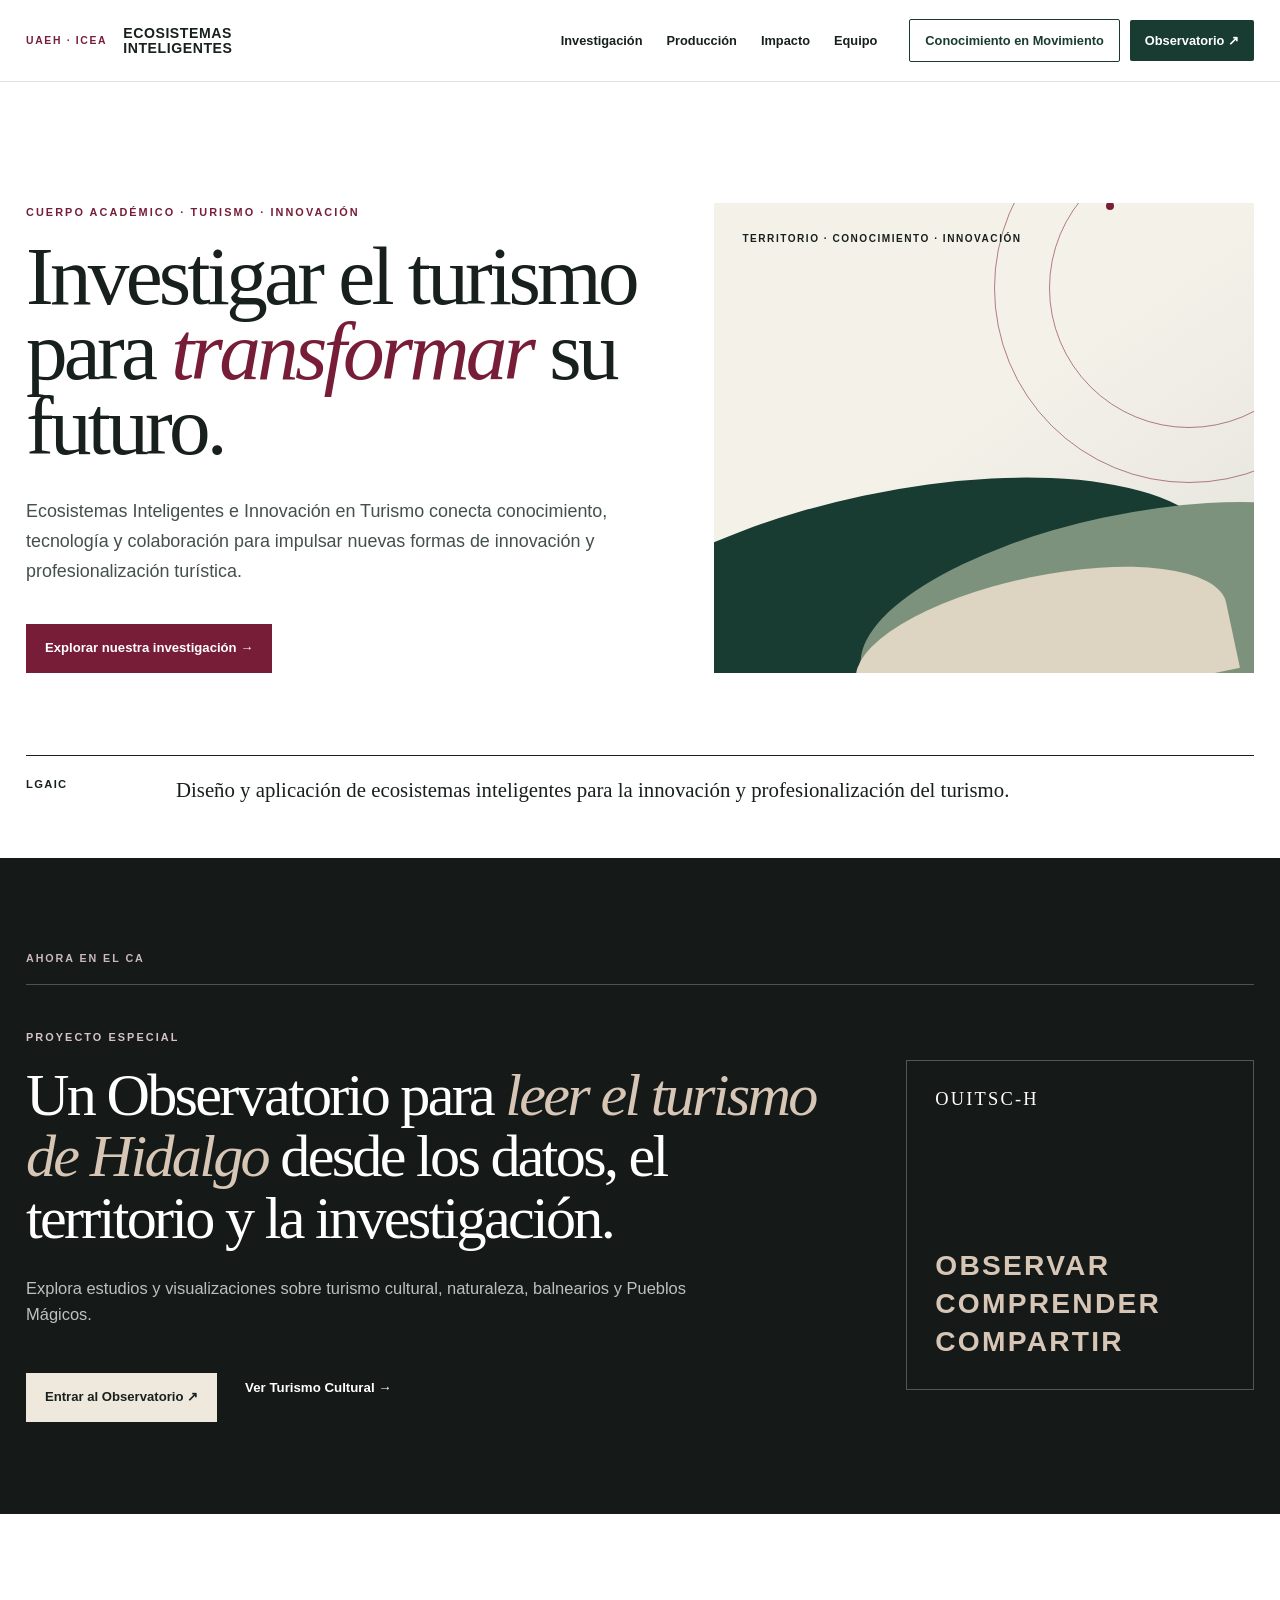
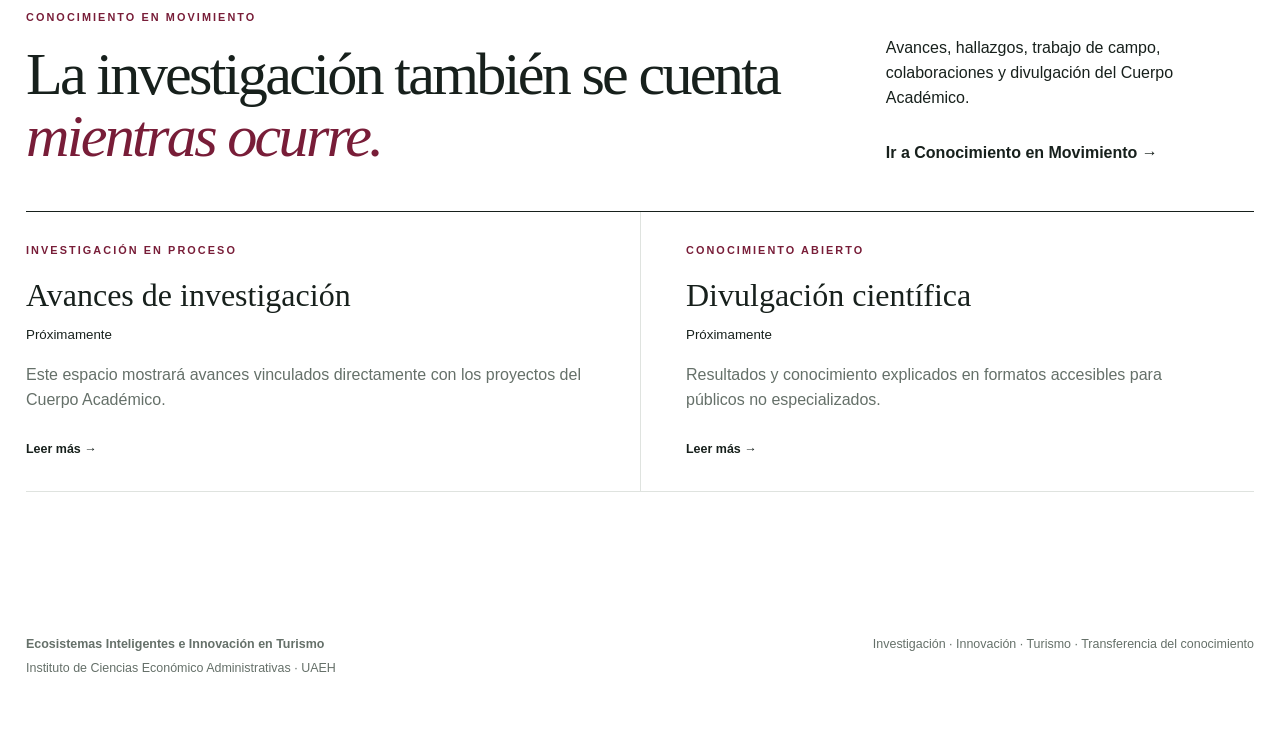
==== commit 6e6b85ec: "Add files via upload" ====
--- a/index.html
+++ b/index.html
@@ -1,24 +1,11 @@
 <!doctype html><html lang="es"><head><meta charset="utf-8"><meta name="viewport" content="width=device-width,initial-scale=1"><meta name="description" content="Portal del Cuerpo Académico Ecosistemas Inteligentes e Innovación en Turismo, UAEH-ICEA."><title>Ecosistemas Inteligentes e Innovación en Turismo | ICEA UAEH</title><link rel="stylesheet" href="styles.css"></head><body>
-<header class="site-header"><a class="brand" href="#inicio"><span>UAEH · ICEA</span><strong>ECOSISTEMAS<br>INTELIGENTES</strong></a><button class="menu" aria-label="Abrir menú" aria-expanded="false">Menú</button><nav id="nav"><a href="#ca">CA</a><a href="#investigacion">Investigación</a><a href="#produccion">Producción</a><a href="#impacto">Impacto</a><a href="#divulgacion">Divulgación</a><a class="nav-feature" href="observatorio/index.html">Observatorio ↗</a></nav></header>
+<header class="site-header"><a class="brand" href="index.html"><span>UAEH · ICEA</span><strong>ECOSISTEMAS<br>INTELIGENTES</strong></a><button class="menu" aria-label="Abrir menú" aria-expanded="false">Menú</button><nav id="nav"><a href="investigacion.html">Investigación</a><a href="produccion.html">Producción</a><a href="impacto.html">Impacto</a><a href="equipo.html">Equipo</a><div class="nav-actions"><a class="nav-blog" href="conocimiento-en-movimiento.html">Conocimiento en Movimiento</a><a class="nav-observatory" href="observatorio/index.html">Observatorio ↗</a></div></nav></header>
 <main>
-<section id="inicio" class="hero"><div class="hero-copy"><div class="eyebrow">Cuerpo Académico · Turismo · Innovación</div><h1>Investigar el turismo para <em>transformar</em> su futuro.</h1><p class="lead">Ecosistemas Inteligentes e Innovación en Turismo estudia cómo el conocimiento, la tecnología y la colaboración pueden impulsar nuevas formas de innovación y profesionalización turística.</p><div class="hero-actions"><a class="button" href="#investigacion">Conoce nuestra investigación</a><a class="text-link" href="#proyectos">Explora los proyectos <span>↘</span></a></div></div><div class="hero-art" aria-hidden="true"><div class="terrain t1"></div><div class="terrain t2"></div><div class="terrain t3"></div><div class="signal s1"></div><div class="signal s2"></div><div class="art-caption">TERRITORIO · CONOCIMIENTO · INNOVACIÓN</div></div><div class="lgaic-band"><span>LGAIC</span><p>Diseño y aplicación de ecosistemas inteligentes para la innovación y profesionalización del turismo.</p></div></section>
+<section class="hero home-hero"><div class="hero-copy"><div class="eyebrow">Cuerpo Académico · Turismo · Innovación</div><h1>Investigar el turismo para <em>transformar</em> su futuro.</h1><p class="lead">Ecosistemas Inteligentes e Innovación en Turismo conecta conocimiento, tecnología y colaboración para impulsar nuevas formas de innovación y profesionalización turística.</p><div class="hero-actions"><a class="button" href="investigacion.html">Explorar nuestra investigación →</a></div></div><div class="hero-art" aria-hidden="true"><div class="terrain t1"></div><div class="terrain t2"></div><div class="terrain t3"></div><div class="signal s1"></div><div class="signal s2"></div><div class="art-caption">TERRITORIO · CONOCIMIENTO · INNOVACIÓN</div></div><div class="lgaic-band"><span>LGAIC</span><p>Diseño y aplicación de ecosistemas inteligentes para la innovación y profesionalización del turismo.</p></div></section>
 
-<section id="ca" class="section manifesto"><div class="eyebrow">Quiénes somos</div><div class="manifesto-grid"><h2>Una comunidad académica que conecta <em>investigación, territorio y personas.</em></h2><div><p>El Cuerpo Académico desarrolla conocimiento en torno a los ecosistemas turísticos inteligentes, la innovación y la profesionalización del turismo.</p><p class="soft">Este portal documenta el proceso de investigación: proyectos, avances, producción científica, divulgación, colaboración, evidencias y resultados.</p><a class="arrow-link" href="#equipo">Conoce al equipo →</a></div></div></section>
+<section class="home-now"><div class="now-kicker">Ahora en el CA</div><div class="now-grid"><div><div class="eyebrow light">Proyecto especial</div><h2>Un Observatorio para <em>leer el turismo de Hidalgo</em> desde los datos, el territorio y la investigación.</h2><p>Explora estudios y visualizaciones sobre turismo cultural, naturaleza, balnearios y Pueblos Mágicos.</p><div class="now-actions"><a class="button pale" href="observatorio/index.html">Entrar al Observatorio ↗</a><a class="text-link light-link" href="observatorio/turismo-cultural.html">Ver Turismo Cultural →</a></div></div><div class="observatory-mark" aria-hidden="true"><span>OUITSC-H</span><b>OBSERVAR<br>COMPRENDER<br>COMPARTIR</b></div></div></section>
 
-<section id="investigacion" class="section research"><div class="section-intro"><div><div class="eyebrow">Nuestra investigación</div><h2>Una línea. Distintas preguntas. <em>Un mismo ecosistema.</em></h2></div><p>La LGAIC articula proyectos y resultados alrededor de la innovación y la profesionalización del turismo.</p></div><div class="research-flow"><div class="flow-word">OBSERVAR</div><div class="flow-copy"><b>Comprender el ecosistema</b><span>Actores · territorio · educación · tecnología</span></div><div class="flow-word">CONECTAR</div><div class="flow-copy"><b>Generar conocimiento</b><span>Investigación · colaboración · participación</span></div><div class="flow-word">TRANSFORMAR</div><div class="flow-copy"><b>Impulsar innovación</b><span>Aplicación · transferencia · profesionalización</span></div></div></section>
-
-<section id="proyectos" class="section projects"><div class="section-intro"><div><div class="eyebrow">Proyectos</div><h2>Investigación <em>en movimiento.</em></h2></div><p>Cada proyecto tendrá su propia historia: propósito, metodología, avances, resultados, productos y evidencias.</p></div><div id="project-list" class="project-list"></div></section>
-
-<section id="produccion" class="section publication"><div class="pub-heading"><div class="eyebrow">Producción científica</div><h2>Conocimiento que se <em>documenta y comparte.</em></h2></div><div class="pub-body"><p>Artículos, capítulos, libros, ponencias, carteles, informes técnicos, productos tecnológicos, materiales académicos y trabajos dirigidos.</p><div class="filters"><select id="yearFilter"><option value="">Todos los años</option></select><select id="typeFilter"><option value="">Todos los tipos</option></select></div><div id="product-list" class="simple-list"></div><p class="pending">Producción académica: <b>Información pendiente de incorporar.</b></p></div></section>
-
-<section id="impacto" class="section impact"><div class="eyebrow light">Resultados e impacto</div><h2>La investigación cobra sentido cuando <em>circula, conecta y genera posibilidades.</em></h2><div class="impact-track"><article><span>01</span><h3>Conocimiento</h3><p>Resultados y producción científica.</p></article><article><span>02</span><h3>Formación</h3><p>Estudiantes y recursos humanos.</p></article><article><span>03</span><h3>Colaboración</h3><p>Redes y trabajo interinstitucional.</p></article><article><span>04</span><h3>Transferencia</h3><p>Aplicación, divulgación e innovación.</p></article></div><div class="impact-note">Los indicadores aparecerán aquí únicamente cuando exista información verificable.</div></section>
-
-<section id="divulgacion" class="section stories"><div class="section-intro"><div><div class="eyebrow">Divulgación + avances</div><h2>La investigación también se cuenta <em>mientras ocurre.</em></h2></div><p>Notas, avances, infografías, videos, cápsulas, entrevistas y recursos para acercar el conocimiento a públicos diversos.</p></div><div id="blog-list" class="story-list"></div><button class="ghost" id="openSearch">Buscar en todo el portal</button></section>
-
-<section id="equipo" class="section team"><div class="team-title"><div class="eyebrow">El equipo</div><h2>El núcleo académico detrás del <em>conocimiento.</em></h2><p class="team-note">Liderazgo, investigación y trabajo colegiado desde la Universidad Autónoma del Estado de Hidalgo.</p></div><div id="member-list" class="people"></div></section>
-<section class="section collaborators"><div class="section-intro"><div><div class="eyebrow">Red de colaboración</div><h2>Conocimiento que crece cuando <em>se conecta.</em></h2></div><p>Colaboradores que amplían las capacidades, perspectivas y vínculos interinstitucionales del trabajo académico.</p></div><div id="collaborator-list" class="collab-list"></div></section>
-
-<section class="observatory-teaser"><div><span class="eyebrow light">Proyecto especial</span><h2>Observatorio Universitario de Innovación en Turismo Sustentable y Comunitario de Hidalgo</h2><p>Un espacio complementario para explorar información, estudios y visualizaciones sobre el turismo en Hidalgo.</p><a class="button pale" href="observatorio/index.html">Entrar al Observatorio ↗</a></div><div class="orbit" aria-hidden="true"><span></span><span></span><span></span><b>OUITSC-H</b></div></section>
+<section class="section home-stories"><div class="section-intro compact"><div><div class="eyebrow">Conocimiento en Movimiento</div><h2>La investigación también se cuenta <em>mientras ocurre.</em></h2></div><div><p>Avances, hallazgos, trabajo de campo, colaboraciones y divulgación del Cuerpo Académico.</p><a class="arrow-link" href="conocimiento-en-movimiento.html">Ir a Conocimiento en Movimiento →</a></div></div><div id="blog-list" class="story-list home-story-list"></div></section>
 </main>
 <footer><div><b>Ecosistemas Inteligentes e Innovación en Turismo</b><span>Instituto de Ciencias Económico Administrativas · UAEH</span></div><div>Investigación · Innovación · Turismo · Transferencia del conocimiento</div></footer>
-<dialog id="searchDialog"><form method="dialog" class="search-box"><button class="close">×</button><label for="search">Buscar en el portal</label><input id="search" type="search" placeholder="Proyecto, publicación, avance…"><div id="searchResults"></div></form></dialog><script src="data.js"></script><script src="app.js"></script></body></html>
+<script src="data.js"></script><script>const d=window.PORTAL_DATA;document.querySelector('#blog-list').innerHTML=d.blog.slice(0,3).map(x=>`<article class="feature"><div class="eyebrow">${x.category}</div><h3>${x.title}</h3><small>${x.date}</small><p>${x.summary}</p><a href="conocimiento-en-movimiento.html">Leer más →</a></article>`).join('');const m=document.querySelector('.menu'),n=document.querySelector('#nav');m.onclick=()=>{n.classList.toggle('open');m.setAttribute('aria-expanded',n.classList.contains('open'))};</script></body></html>
--- a/styles.css
+++ b/styles.css
@@ -1,3 +1,4 @@
 :root{--ink:#17201c;--muted:#657069;--paper:#fff;--cream:#f4f1e9;--sand:#ddd4c2;--accent:#781d38;--forest:#183c31;--sage:#b9c9b9;--line:#dfe3df;--max:1280px}*{box-sizing:border-box}html{scroll-behavior:smooth}body{margin:0;background:var(--paper);color:var(--ink);font-family:Arial,Helvetica,sans-serif;line-height:1.55}a{color:inherit}.site-header{height:82px;position:sticky;top:0;z-index:30;background:rgba(255,255,255,.95);backdrop-filter:blur(12px);border-bottom:1px solid var(--line);display:flex;align-items:center;justify-content:space-between;padding:0 max(26px,calc((100vw - var(--max))/2))}.brand{text-decoration:none;display:flex;align-items:center;gap:16px;line-height:.9}.brand span{font-size:.65rem;letter-spacing:.16em;color:var(--accent);font-weight:800}.brand strong{font:700 .88rem/1.02 Arial;letter-spacing:.04em}.menu{display:none}nav{display:flex;align-items:center;gap:30px}nav a{text-decoration:none;font-size:.8rem;font-weight:700}nav a:hover{color:var(--accent)}.nav-feature{border-left:1px solid var(--line);padding-left:30px}.eyebrow{font-size:.68rem;letter-spacing:.19em;text-transform:uppercase;color:var(--accent);font-weight:800;margin-bottom:18px}.eyebrow.light{color:#d8c2c9}.hero{max-width:var(--max);margin:auto;min-height:calc(100vh - 82px);padding:70px 26px 44px;display:grid;grid-template-columns:1.08fr .92fr;grid-template-rows:1fr auto;gap:42px 55px;align-items:center}.hero-copy{padding:40px 0}.hero h1,.section h2,.observatory-teaser h2{font-family:Georgia,serif;font-weight:400;letter-spacing:-.045em}.hero h1{font-size:clamp(3.7rem,6.5vw,7rem);line-height:.9;margin:0 0 34px;max-width:760px}.hero h1 em,.section h2 em{font-weight:400;color:var(--accent)}.lead{font-size:1.12rem;line-height:1.65;max-width:670px;color:#445049}.hero-actions{display:flex;gap:28px;align-items:center;margin-top:38px}.button{display:inline-block;background:var(--accent);color:white;text-decoration:none;padding:14px 19px;font-size:.82rem;font-weight:800}.text-link{font-size:.83rem;text-decoration:none;font-weight:800}.text-link span{font-size:1.1rem;margin-left:5px}.hero-art{height:560px;background:var(--cream);position:relative;overflow:hidden;isolation:isolate}.hero-art:before{content:"";position:absolute;inset:0;background:linear-gradient(145deg,transparent 45%,rgba(24,60,49,.08));z-index:0}.terrain{position:absolute;border-radius:50% 50% 0 0;transform:rotate(-12deg);transform-origin:bottom}.t1{width:125%;height:55%;left:-25%;bottom:-16%;background:var(--forest)}.t2{width:100%;height:42%;right:-30%;bottom:-8%;background:#7d927d}.t3{width:70%;height:28%;right:2%;bottom:-7%;background:var(--sand)}.signal{position:absolute;border:1px solid rgba(120,29,56,.55);border-radius:50%}.s1{width:280px;height:280px;right:-75px;top:-55px}.s2{width:390px;height:390px;right:-130px;top:-110px}.signal:after{content:"";position:absolute;width:8px;height:8px;background:var(--accent);border-radius:50%;left:20%;top:19%}.art-caption{position:absolute;top:28px;left:28px;font-size:.63rem;letter-spacing:.15em;font-weight:800;z-index:2}.lgaic-band{grid-column:1/-1;display:grid;grid-template-columns:150px 1fr;border-top:1px solid var(--ink);padding-top:20px}.lgaic-band span{font-size:.7rem;font-weight:900;letter-spacing:.12em}.lgaic-band p{font:400 1.3rem/1.35 Georgia,serif;margin:0;max-width:850px}.section{max-width:var(--max);margin:auto;padding:115px 26px}.manifesto{border-top:1px solid var(--line)}.manifesto-grid{display:grid;grid-template-columns:1.15fr .65fr;gap:100px;align-items:start}.section h2{font-size:clamp(2.7rem,4.7vw,5rem);line-height:1.02;margin:0}.manifesto-grid p,.section-intro>p,.pub-body>p{color:var(--muted);font-size:1.05rem}.soft{font-size:.9rem!important}.arrow-link{display:inline-block;margin-top:15px;font-weight:800;text-decoration:none}.research{background:var(--cream);max-width:none;padding-left:max(26px,calc((100vw - var(--max))/2));padding-right:max(26px,calc((100vw - var(--max))/2))}.section-intro{display:grid;grid-template-columns:1.15fr .55fr;gap:90px;align-items:end;margin-bottom:70px}.research-flow{border-top:1px solid var(--ink)}.research-flow>div{border-bottom:1px solid #c9c7bf;padding:22px 0}.flow-word{font:400 clamp(2.8rem,7vw,7rem)/1 Georgia,serif;letter-spacing:-.05em;color:var(--forest)}.flow-copy{display:flex;justify-content:space-between;gap:30px}.flow-copy span{color:var(--muted)}.project-list{border-top:1px solid var(--ink)}.row{display:grid;grid-template-columns:160px 1fr 140px;gap:30px;padding:30px 0;border-bottom:1px solid var(--line)}.row .status{font-size:.68rem;text-transform:uppercase;letter-spacing:.12em}.row h3{font:400 1.8rem Georgia,serif;margin:0 0 8px}.row p{margin:0;color:var(--muted)}.row a{text-align:right;font-weight:800}.publication{display:grid;grid-template-columns:1fr .8fr;gap:110px;border-top:1px solid var(--line)}.filters{display:flex;gap:10px;margin:30px 0 20px}select,input{font:inherit;border:1px solid var(--line);background:#fff;padding:12px;width:100%}.simple-list{border-top:1px solid var(--ink)}.simple-item{padding:18px 0;border-bottom:1px solid var(--line)}.pending{font-size:.82rem;color:var(--muted);margin-top:20px}.impact{max-width:none;background:var(--forest);color:white;padding-left:max(26px,calc((100vw - var(--max))/2));padding-right:max(26px,calc((100vw - var(--max))/2))}.impact h2{max-width:1050px}.impact h2 em{color:#d7c6b6}.impact-track{display:grid;grid-template-columns:repeat(4,1fr);margin-top:75px;border-top:1px solid rgba(255,255,255,.5)}.impact article{padding:28px 28px 30px 0;border-right:1px solid rgba(255,255,255,.18)}.impact article+article{padding-left:28px}.impact article span{font-size:.7rem;color:#d8c2c9}.impact h3{font:400 1.55rem Georgia,serif;margin:20px 0 8px}.impact article p{font-size:.86rem;color:#d5ddd8}.impact-note{font-size:.72rem;letter-spacing:.06em;margin-top:32px;color:#afbbb4}.story-list{display:grid;grid-template-columns:1.3fr .7fr;border-top:1px solid var(--ink)}.feature{padding:30px 35px 30px 0;border-bottom:1px solid var(--line)}.feature h3{font:400 2rem Georgia,serif;margin:8px 0}.feature p{color:var(--muted)}.ghost{margin-top:30px;background:white;border:1px solid var(--ink);padding:12px 16px;font-weight:800}.team{display:grid;grid-template-columns:.7fr 1.3fr;gap:90px;background:var(--cream);max-width:none;padding-left:max(26px,calc((100vw - var(--max))/2));padding-right:max(26px,calc((100vw - var(--max))/2))}.people{border-top:1px solid var(--ink)}.person{display:grid;grid-template-columns:1fr 1.3fr;gap:30px;padding:26px 0;border-bottom:1px solid #c9c7bf}.person h3{font:400 1.55rem Georgia,serif;margin:0}.person p{margin:0;color:var(--muted);font-size:.86rem}.person:before{content:"";width:54px;height:4px;background:var(--accent);display:block;grid-column:1/-1;margin-bottom:-12px}.observatory-teaser{background:#151a18;color:white;min-height:590px;padding:90px max(26px,calc((100vw - var(--max))/2));display:grid;grid-template-columns:1.15fr .85fr;gap:80px;align-items:center}.observatory-teaser h2{font-size:clamp(2.6rem,4.6vw,4.8rem);line-height:1.02;margin:0 0 28px;max-width:820px}.observatory-teaser p{color:#bbc2be;max-width:650px}.button.pale{background:#eee8dd;color:#18211d;margin-top:18px}.orbit{height:390px;position:relative;display:grid;place-items:center}.orbit span{position:absolute;border:1px solid #6d7772;border-radius:50%}.orbit span:nth-child(1){width:190px;height:190px}.orbit span:nth-child(2){width:285px;height:285px}.orbit span:nth-child(3){width:380px;height:380px}.orbit span:after{content:"";position:absolute;width:9px;height:9px;background:#d8c2c9;border-radius:50%;top:18%;left:13%}.orbit b{font:400 1.3rem Georgia,serif;letter-spacing:.12em}footer{max-width:var(--max);margin:auto;padding:48px 26px 65px;display:flex;justify-content:space-between;gap:40px;color:var(--muted);font-size:.78rem}footer span{display:block;margin-top:5px}dialog{border:0;width:min(760px,92vw);padding:0;box-shadow:0 25px 80px #0003}dialog::backdrop{background:#17211dcc}.search-box{padding:34px;position:relative}.search-box label{font:400 2rem Georgia,serif;display:block;margin-bottom:18px}.close{position:absolute;right:18px;top:14px;border:0;background:none;font-size:2rem}.search-result{padding:14px 0;border-bottom:1px solid var(--line)}
 @media(max-width:900px){.site-header{height:auto;min-height:72px;padding:14px 22px;flex-wrap:wrap}.menu{display:block;border:1px solid var(--ink);background:#fff;padding:8px 10px}nav{display:none;width:100%;padding-top:15px;gap:18px;flex-wrap:wrap}nav.open{display:flex}.nav-feature{border:0;padding:0}.hero{grid-template-columns:1fr;min-height:auto;padding-top:60px}.hero-art{height:390px}.lgaic-band{grid-column:1}.manifesto-grid,.section-intro,.publication,.team,.observatory-teaser{grid-template-columns:1fr;gap:45px}.impact-track{grid-template-columns:1fr 1fr}.story-list{grid-template-columns:1fr}.orbit{height:300px}.orbit span:nth-child(3){width:290px;height:290px}.row{grid-template-columns:1fr}.row a{text-align:left}.person{grid-template-columns:1fr}.section{padding-top:80px;padding-bottom:80px}}@media(max-width:560px){.hero h1{font-size:3.7rem}.hero-actions{align-items:flex-start;flex-direction:column}.hero-art{height:300px}.lgaic-band{grid-template-columns:1fr;gap:10px}.impact-track{grid-template-columns:1fr}.impact article{border-right:0;border-bottom:1px solid rgba(255,255,255,.18);padding-left:0!important}.flow-copy{display:block}.flow-copy span{display:block;margin-top:5px}.filters{display:block}.filters select+select{margin-top:8px}footer{display:block}footer div+div{margin-top:20px}}
-\n.team-note{max-width:430px;color:var(--muted);margin-top:24px}.person{grid-template-columns:1.15fr .85fr}.person:before{display:none}.person-role{display:inline-block;font-size:.63rem;text-transform:uppercase;letter-spacing:.14em;font-weight:900;color:var(--accent);margin-bottom:8px}.person h3{font-size:1.7rem}.institution{margin-top:7px!important}.person-links{display:flex;flex-direction:column;align-items:flex-start;justify-content:center;gap:8px}.person-links a{font-size:.78rem;text-decoration:none;border-bottom:1px solid #a9afa9;padding-bottom:2px}.person-links a:hover{color:var(--accent);border-color:var(--accent)}.collaborators{border-top:1px solid var(--line)}.collab-list{display:grid;grid-template-columns:1fr 1fr;border-top:1px solid var(--ink)}.collab-list .person{display:block;padding:30px 40px 32px 0}.collab-list .person+ .person{padding-left:40px;border-left:1px solid var(--line)}.collab-list .person-links{margin-top:22px}@media(max-width:900px){.collab-list{grid-template-columns:1fr}.collab-list .person+.person{padding-left:0;border-left:0}.person{grid-template-columns:1fr}.person-links{margin-top:12px}}+\n.team-note{max-width:430px;color:var(--muted);margin-top:24px}.person{grid-template-columns:1.15fr .85fr}.person:before{display:none}.person-role{display:inline-block;font-size:.63rem;text-transform:uppercase;letter-spacing:.14em;font-weight:900;color:var(--accent);margin-bottom:8px}.person h3{font-size:1.7rem}.institution{margin-top:7px!important}.person-links{display:flex;flex-direction:column;align-items:flex-start;justify-content:center;gap:8px}.person-links a{font-size:.78rem;text-decoration:none;border-bottom:1px solid #a9afa9;padding-bottom:2px}.person-links a:hover{color:var(--accent);border-color:var(--accent)}.collaborators{border-top:1px solid var(--line)}.collab-list{display:grid;grid-template-columns:1fr 1fr;border-top:1px solid var(--ink)}.collab-list .person{display:block;padding:30px 40px 32px 0}.collab-list .person+ .person{padding-left:40px;border-left:1px solid var(--line)}.collab-list .person-links{margin-top:22px}@media(max-width:900px){.collab-list{grid-template-columns:1fr}.collab-list .person+.person{padding-left:0;border-left:0}.person{grid-template-columns:1fr}.person-links{margin-top:12px}}/* V4 · portada breve + accesos prioritarios */
+.site-header nav{gap:24px}.nav-actions{display:flex;align-items:center;gap:10px;margin-left:8px}.nav-actions a{white-space:nowrap}.nav-blog,.nav-observatory{padding:11px 15px;border-radius:2px}.nav-blog{border:1px solid var(--forest);color:var(--forest)}.nav-blog:hover{background:var(--cream);color:var(--forest)}.nav-observatory{background:var(--forest);color:#fff}.nav-observatory:hover{background:var(--accent);color:#fff}.home-hero{min-height:auto;padding-top:82px;padding-bottom:54px}.home-hero .hero-art{height:470px}.home-now{background:#151a18;color:#fff;padding:92px max(26px,calc((100vw - var(--max))/2))}.now-kicker{font-size:.67rem;letter-spacing:.18em;text-transform:uppercase;color:#cbb8be;font-weight:800;padding-bottom:18px;border-bottom:1px solid #4b524f}.now-grid{display:grid;grid-template-columns:1.25fr .55fr;gap:90px;align-items:center;padding-top:44px}.home-now h2{font:400 clamp(2.7rem,4.7vw,5rem)/1.02 Georgia,serif;letter-spacing:-.045em;margin:0;max-width:930px}.home-now h2 em{font-weight:400;color:#d7c6b6}.home-now p{color:#bbc2be;max-width:700px;font-size:1.03rem;margin:28px 0}.now-actions{display:flex;align-items:center;gap:28px;flex-wrap:wrap}.light-link{color:#fff}.observatory-mark{min-height:330px;border:1px solid #4f5954;display:flex;flex-direction:column;justify-content:space-between;padding:28px}.observatory-mark span{font:400 1.15rem Georgia,serif;letter-spacing:.12em}.observatory-mark b{font-size:clamp(1.25rem,2.2vw,2rem);line-height:1.35;letter-spacing:.08em;color:#d7c6b6}.home-stories{padding-top:95px;padding-bottom:95px}.section-intro.compact{margin-bottom:45px}.home-story-list{grid-template-columns:repeat(2,1fr);gap:0}.home-story-list .feature{padding-right:45px}.home-story-list .feature:nth-child(even){padding-left:45px;border-left:1px solid var(--line)}.home-story-list .feature a{display:inline-block;margin-top:12px;font-size:.78rem;font-weight:800;text-decoration:none}.page-hero{max-width:var(--max);margin:auto;padding:105px 26px 70px;border-bottom:1px solid var(--line)}.page-hero h1{font:400 clamp(3.2rem,6vw,6.4rem)/.95 Georgia,serif;letter-spacing:-.05em;margin:0;max-width:980px}.page-hero h1 em{font-weight:400;color:var(--accent)}.page-hero p{max-width:720px;color:var(--muted);font-size:1.08rem;margin-top:30px}.back-home{display:inline-block;margin-bottom:30px;font-size:.75rem;font-weight:800;text-decoration:none}@media(max-width:1120px){.site-header nav{gap:16px}.nav-actions{gap:7px}.nav-blog,.nav-observatory{padding:9px 10px;font-size:.72rem}}@media(max-width:900px){.nav-actions{width:100%;margin:4px 0 0;gap:10px}.nav-actions a{flex:1;text-align:center}.now-grid{grid-template-columns:1fr;gap:45px}.observatory-mark{min-height:220px}.home-story-list{grid-template-columns:1fr}.home-story-list .feature,.home-story-list .feature:nth-child(even){padding-left:0;padding-right:0;border-left:0}.home-hero .hero-art{height:360px}}@media(max-width:560px){.nav-actions{flex-direction:column;align-items:stretch}.home-now{padding-top:70px;padding-bottom:70px}.now-actions{align-items:flex-start;flex-direction:column}.page-hero{padding-top:70px}}
